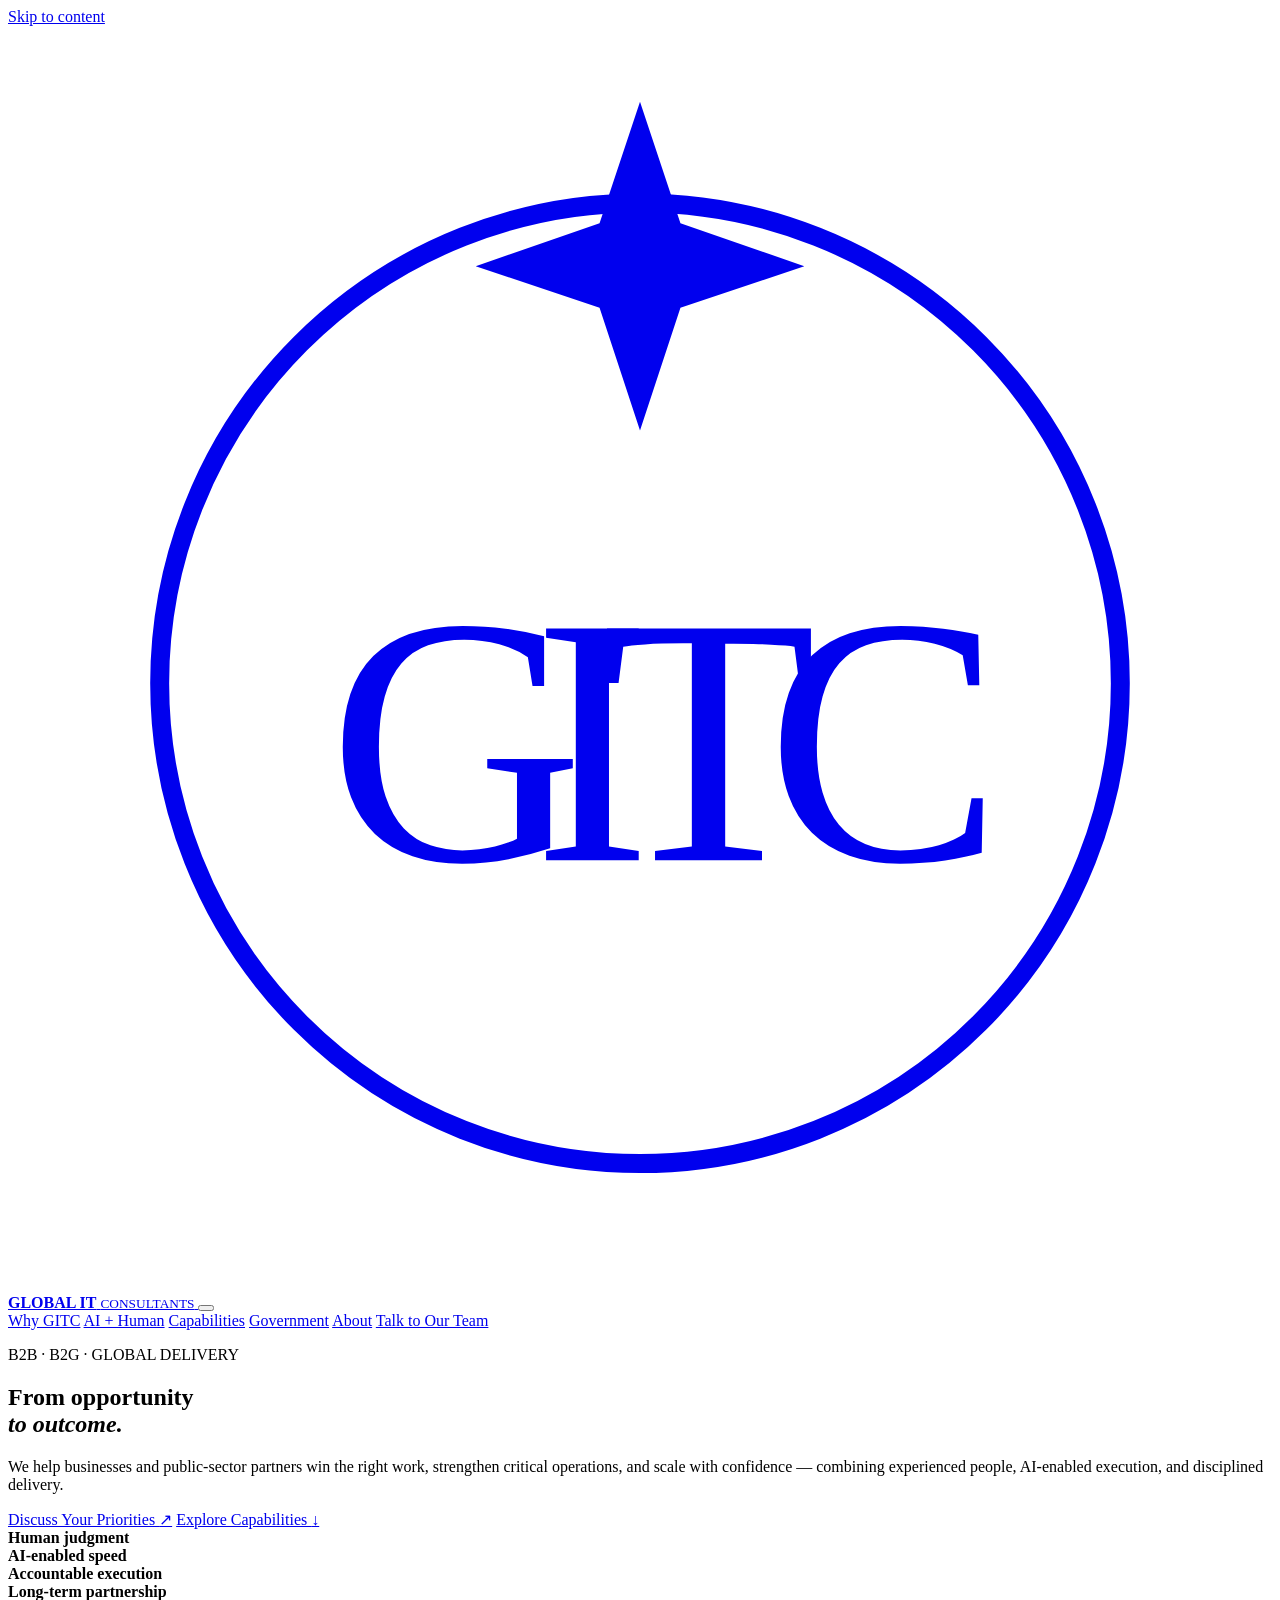
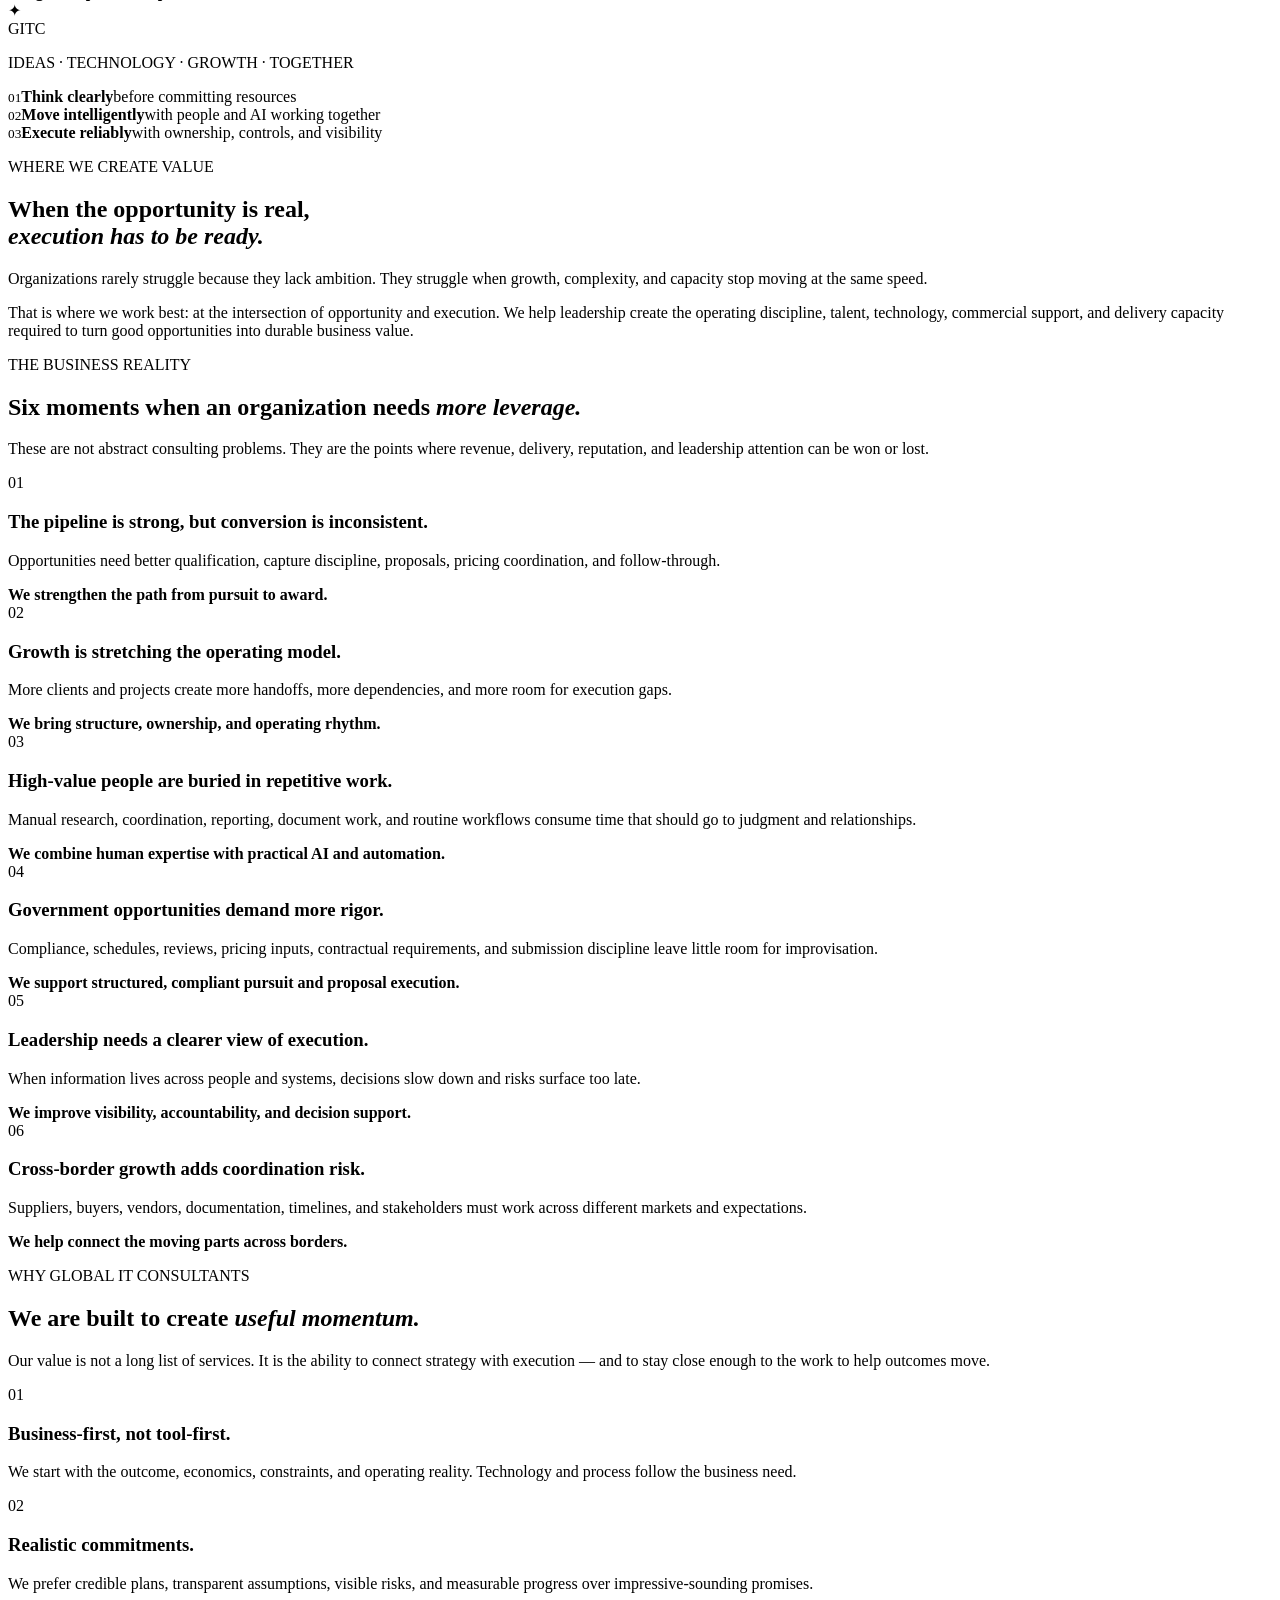
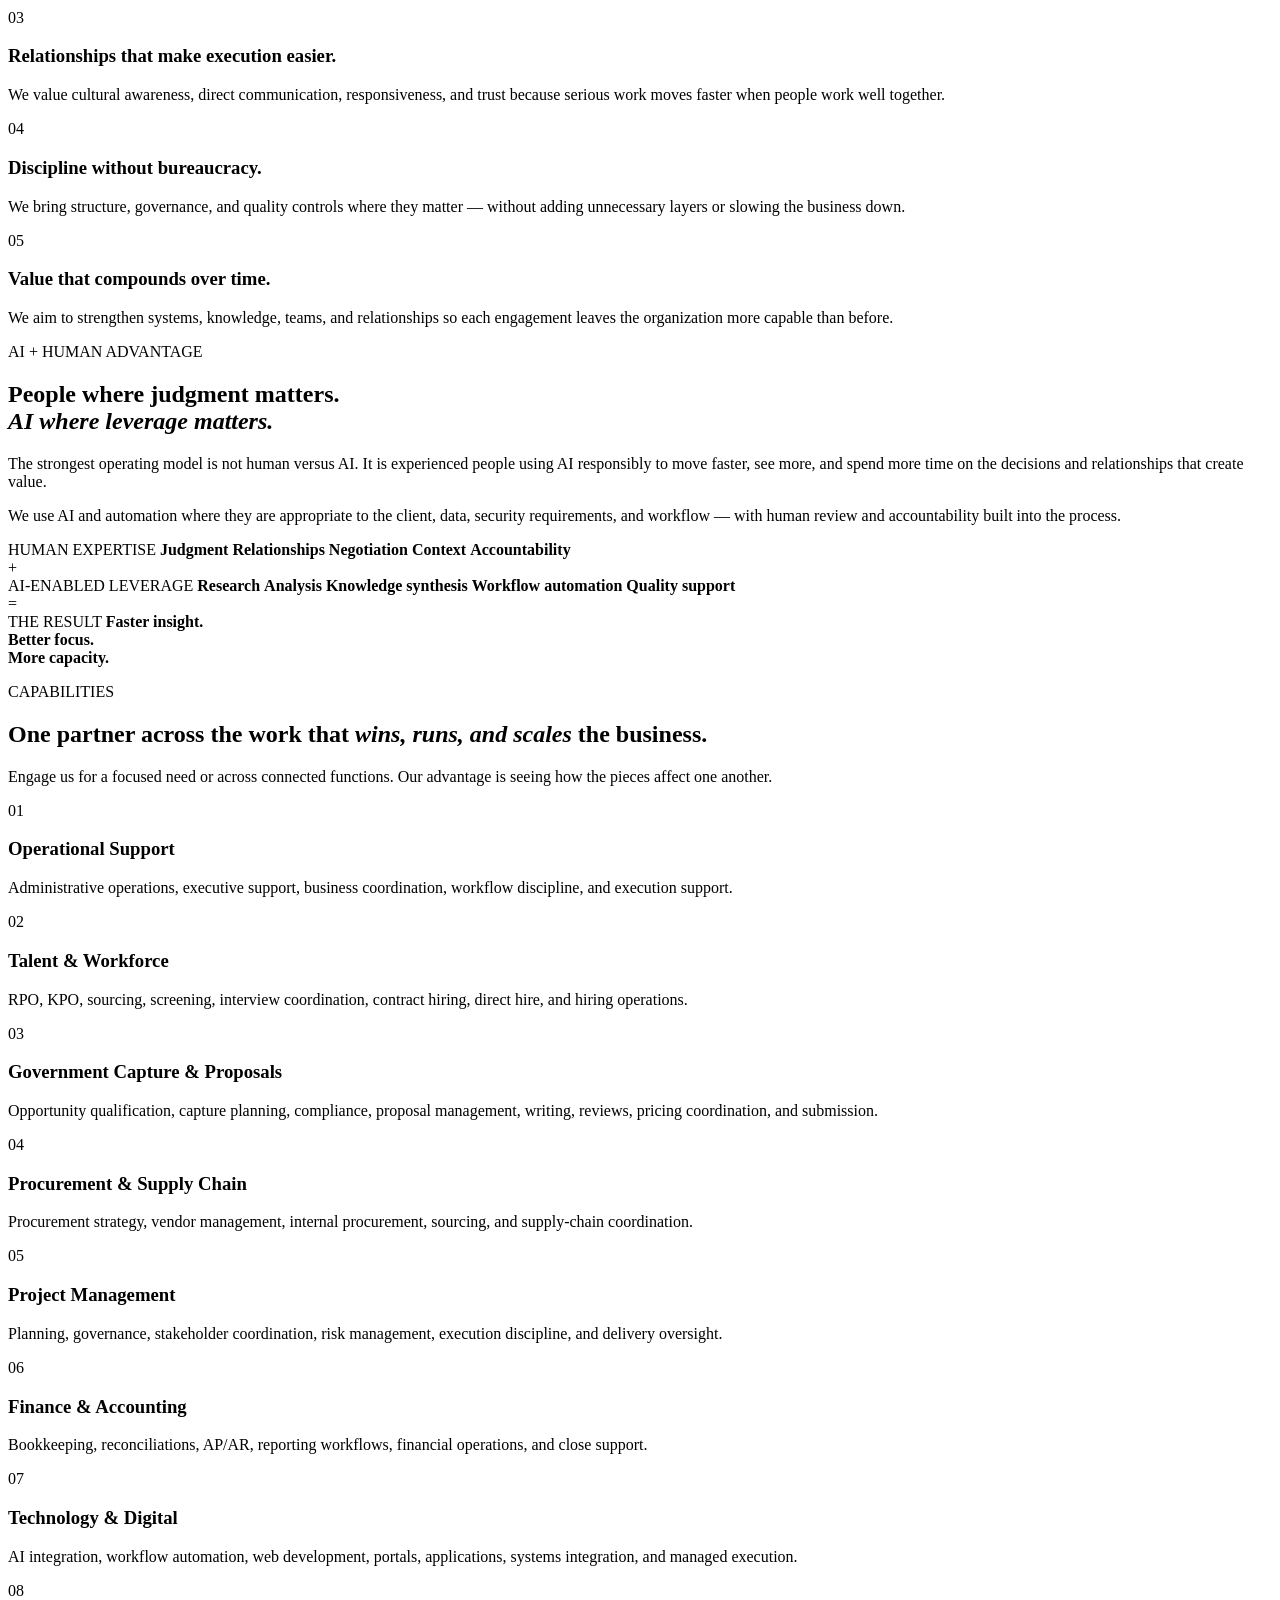
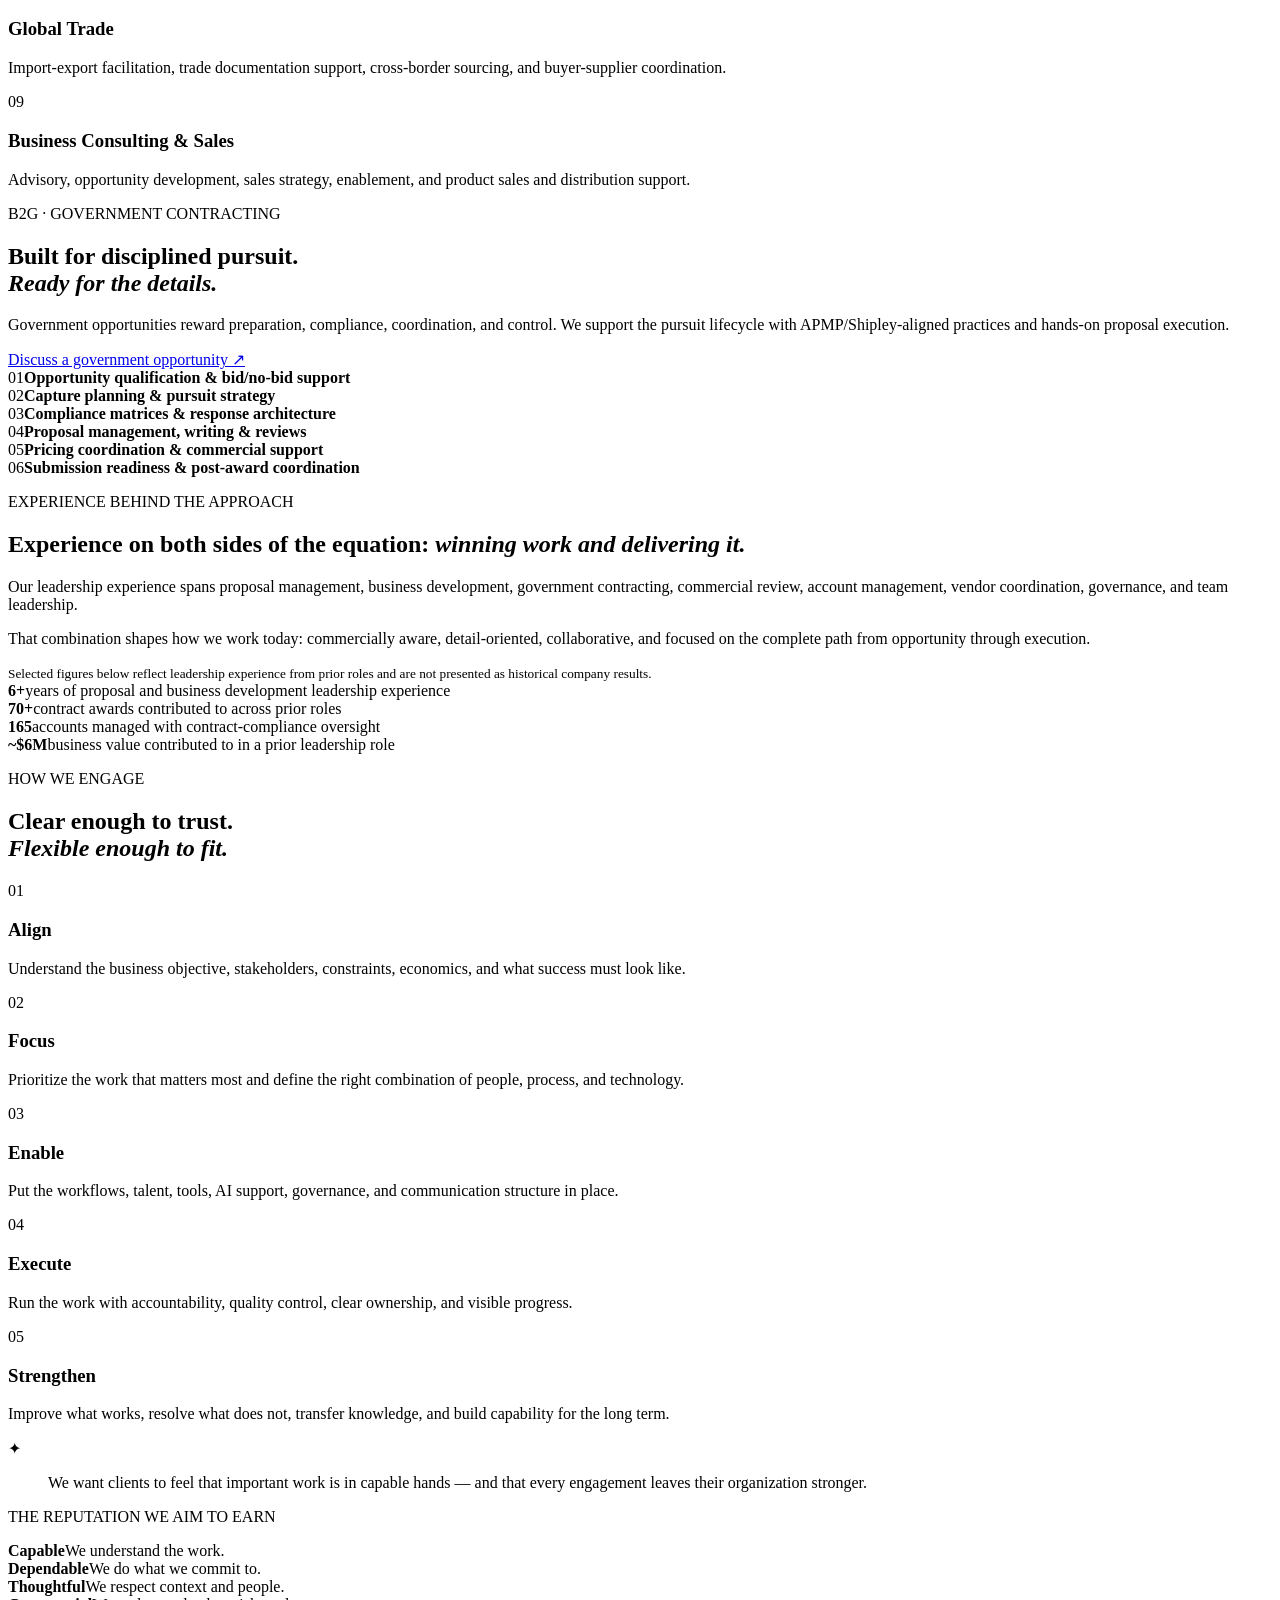
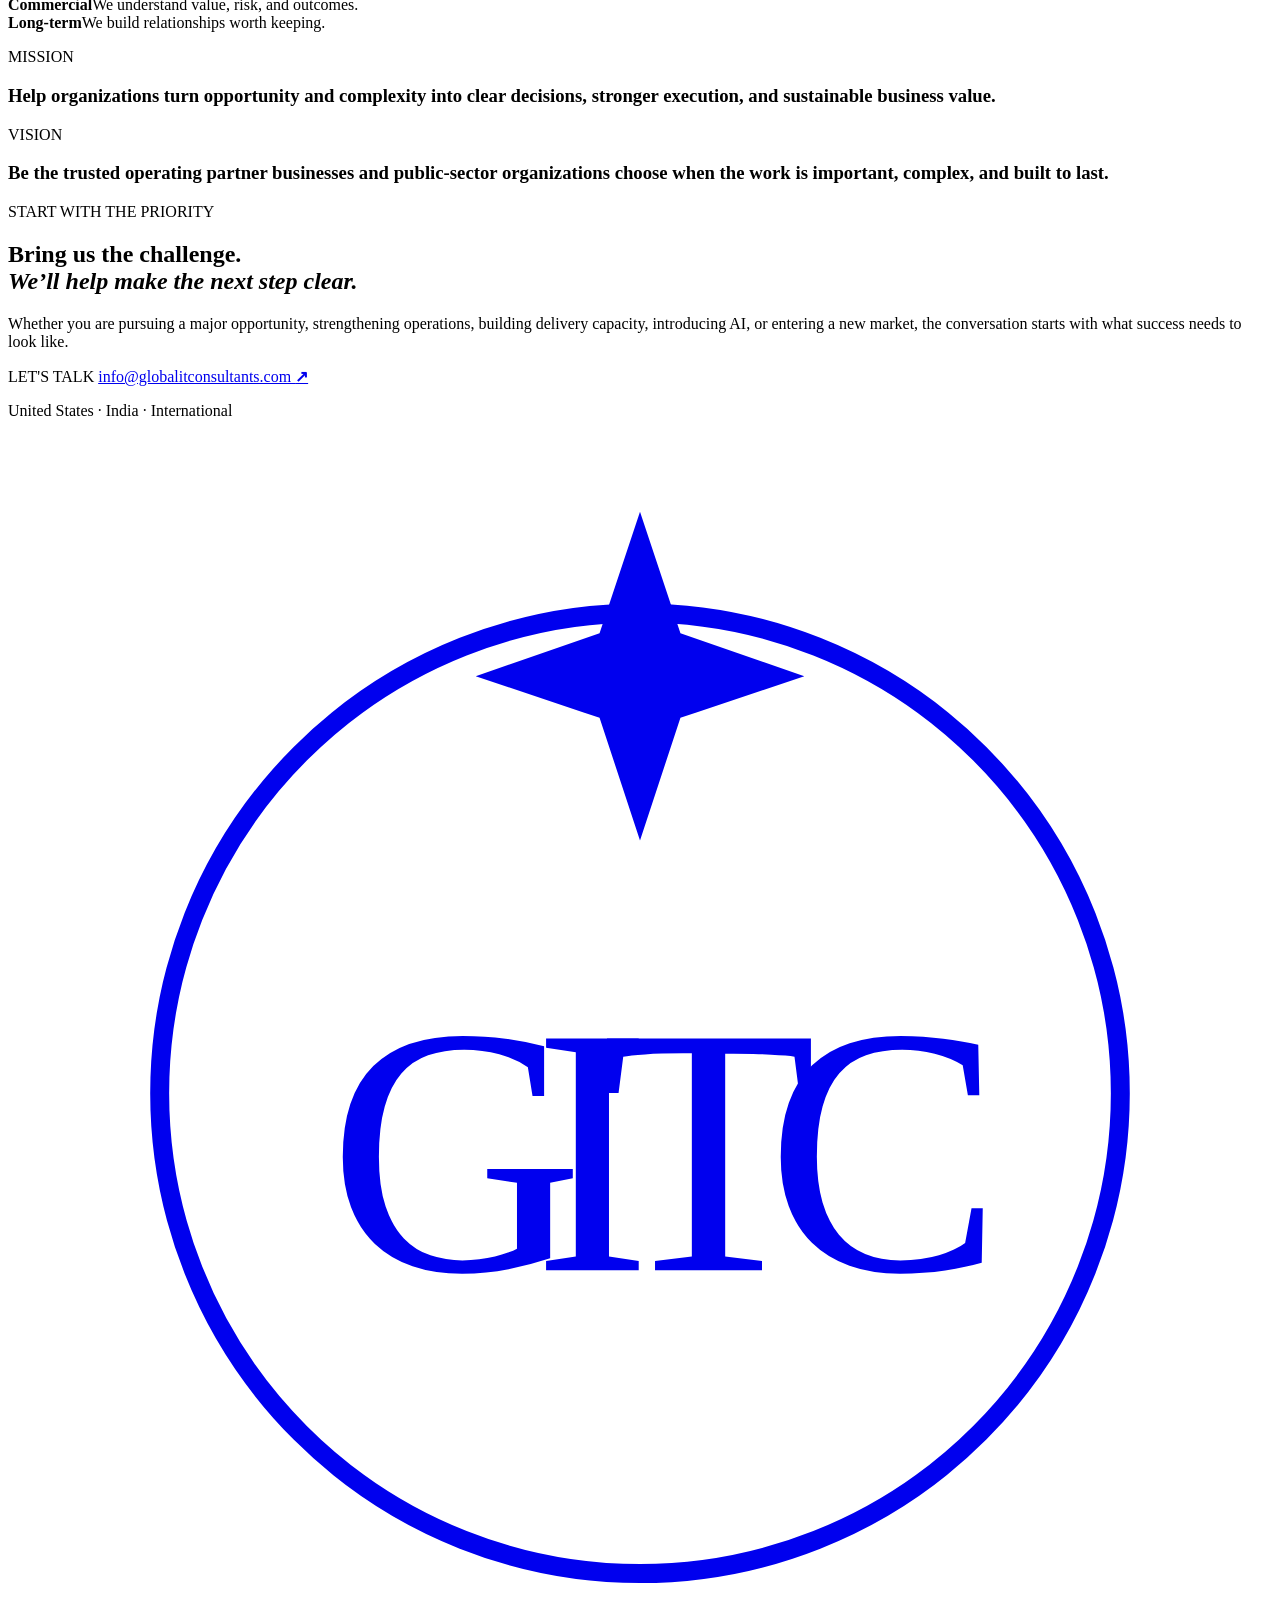
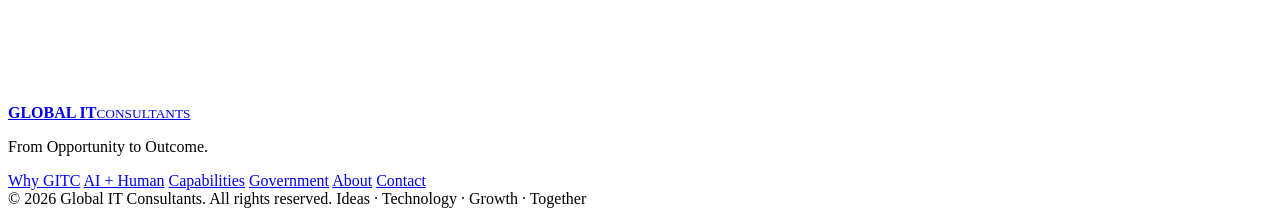
==== index.html @ b0d87eff "Publish Global IT Consultants website" ====
<!doctype html>
<html lang="en">
<head>
  <meta charset="utf-8">
  <meta name="viewport" content="width=device-width, initial-scale=1">
  <title>Global IT Consultants | From Opportunity to Outcome</title>
  <meta name="description" content="Global IT Consultants helps businesses and public-sector partners win the right work, strengthen operations, modernize execution, and scale with confidence through human expertise and AI-enabled delivery.">
  <meta name="theme-color" content="#082821">
  <meta property="og:title" content="Global IT Consultants">
  <meta property="og:description" content="Human judgment. AI-enabled speed. Disciplined execution.">
  <meta property="og:type" content="website">
  <meta property="og:url" content="https://www.globalitconsultants.com/">
  <link rel="icon" href="favicon.svg" type="image/svg+xml">
  <link rel="preconnect" href="https://fonts.googleapis.com">
  <link rel="preconnect" href="https://fonts.gstatic.com" crossorigin>
  <link href="https://fonts.googleapis.com/css2?family=Cormorant+Garamond:wght@500;600;700&family=Manrope:wght@400;500;600;700&display=swap" rel="stylesheet">
  <link rel="stylesheet" href="styles.css">
  <script type="application/ld+json">
  {
    "@context": "https://schema.org",
    "@type": "Organization",
    "name": "Global IT Consultants",
    "url": "https://www.globalitconsultants.com/",
    "email": "info@globalitconsultants.com",
    "slogan": "From Opportunity to Outcome",
    "areaServed": ["United States", "India", "International"]
  }
  </script>
</head>
<body>
<a class="skip-link" href="#main">Skip to content</a>

<header class="site-header" id="top">
  <div class="container nav-wrap">
    <a class="brand" href="#top" aria-label="Global IT Consultants home">
      <span class="brand-symbol" aria-hidden="true">
        <svg viewBox="0 0 100 100">
          <circle cx="50" cy="52" r="38" fill="none" stroke="currentColor" stroke-width="1.5"/>
          <path d="M50 6 L53.2 15.6 L63 19 L53.2 22.3 L50 32 L46.8 22.3 L37 19 L46.8 15.6 Z" fill="currentColor"/>
          <text x="50" y="66" text-anchor="middle" font-family="Georgia,serif" font-size="28" letter-spacing="-4" fill="currentColor">GITC</text>
        </svg>
      </span>
      <span class="brand-type">
        <strong>GLOBAL IT</strong>
        <small>CONSULTANTS</small>
      </span>
    </a>

    <button class="menu-toggle" aria-expanded="false" aria-controls="nav-links" aria-label="Toggle navigation">
      <span></span><span></span>
    </button>

    <nav class="nav-links" id="nav-links" aria-label="Primary">
      <a href="#value">Why GITC</a>
      <a href="#ai">AI + Human</a>
      <a href="#capabilities">Capabilities</a>
      <a href="#government">Government</a>
      <a href="#about">About</a>
      <a class="nav-button" href="#contact">Talk to Our Team</a>
    </nav>
  </div>
</header>

<main id="main">
  <section class="hero">
    <div class="hero-gridlines"></div>
    <div class="hero-glow"></div>
    <div class="container hero-grid">
      <div class="hero-copy reveal">
        <p class="eyebrow"><span></span> B2B · B2G · GLOBAL DELIVERY</p>
        <h1>From opportunity<br><em>to outcome.</em></h1>
        <p class="hero-lead">We help businesses and public-sector partners win the right work, strengthen critical operations, and scale with confidence — combining experienced people, AI-enabled execution, and disciplined delivery.</p>
        <div class="hero-actions">
          <a class="button button-gold" href="#contact">Discuss Your Priorities <span>↗</span></a>
          <a class="quiet-link" href="#capabilities">Explore Capabilities <span>↓</span></a>
        </div>
        <div class="hero-proof">
          <div><span class="dot"></span><strong>Human judgment</strong></div>
          <div><span class="dot"></span><strong>AI-enabled speed</strong></div>
          <div><span class="dot"></span><strong>Accountable execution</strong></div>
          <div><span class="dot"></span><strong>Long-term partnership</strong></div>
        </div>
      </div>

      <div class="hero-visual reveal" aria-label="Global IT Consultants brand emblem">
        <div class="constellation">
          <i></i><i></i><i></i><i></i><i></i><i></i><i></i><i></i><i></i>
        </div>
        <div class="orbit orbit-outer"></div>
        <div class="orbit orbit-inner"></div>
        <div class="north-star">✦</div>
        <div class="monogram" aria-hidden="true">G<span>IT</span>C</div>
        <div class="emblem-line"></div>
        <p>IDEAS · TECHNOLOGY · GROWTH · TOGETHER</p>
      </div>
    </div>
  </section>

  <section class="confidence-strip">
    <div class="container confidence-grid">
      <div><small>01</small><strong>Think clearly</strong><span>before committing resources</span></div>
      <div><small>02</small><strong>Move intelligently</strong><span>with people and AI working together</span></div>
      <div><small>03</small><strong>Execute reliably</strong><span>with ownership, controls, and visibility</span></div>
    </div>
  </section>

  <section class="section opportunity">
    <div class="container opportunity-grid">
      <div class="opportunity-title reveal">
        <p class="section-label">WHERE WE CREATE VALUE</p>
        <h2>When the opportunity is real,<br><em>execution has to be ready.</em></h2>
      </div>
      <div class="opportunity-copy reveal">
        <p class="lead">Organizations rarely struggle because they lack ambition. They struggle when growth, complexity, and capacity stop moving at the same speed.</p>
        <p>That is where we work best: at the intersection of opportunity and execution. We help leadership create the operating discipline, talent, technology, commercial support, and delivery capacity required to turn good opportunities into durable business value.</p>
      </div>
    </div>
  </section>

  <section class="section painpoints">
    <div class="container">
      <div class="section-head reveal">
        <div>
          <p class="section-label">THE BUSINESS REALITY</p>
          <h2>Six moments when an organization needs <em>more leverage.</em></h2>
        </div>
        <p>These are not abstract consulting problems. They are the points where revenue, delivery, reputation, and leadership attention can be won or lost.</p>
      </div>

      <div class="pain-grid">
        <article class="pain-card reveal">
          <span>01</span>
          <h3>The pipeline is strong, but conversion is inconsistent.</h3>
          <p>Opportunities need better qualification, capture discipline, proposals, pricing coordination, and follow-through.</p>
          <b>We strengthen the path from pursuit to award.</b>
        </article>
        <article class="pain-card reveal">
          <span>02</span>
          <h3>Growth is stretching the operating model.</h3>
          <p>More clients and projects create more handoffs, more dependencies, and more room for execution gaps.</p>
          <b>We bring structure, ownership, and operating rhythm.</b>
        </article>
        <article class="pain-card reveal">
          <span>03</span>
          <h3>High-value people are buried in repetitive work.</h3>
          <p>Manual research, coordination, reporting, document work, and routine workflows consume time that should go to judgment and relationships.</p>
          <b>We combine human expertise with practical AI and automation.</b>
        </article>
        <article class="pain-card reveal">
          <span>04</span>
          <h3>Government opportunities demand more rigor.</h3>
          <p>Compliance, schedules, reviews, pricing inputs, contractual requirements, and submission discipline leave little room for improvisation.</p>
          <b>We support structured, compliant pursuit and proposal execution.</b>
        </article>
        <article class="pain-card reveal">
          <span>05</span>
          <h3>Leadership needs a clearer view of execution.</h3>
          <p>When information lives across people and systems, decisions slow down and risks surface too late.</p>
          <b>We improve visibility, accountability, and decision support.</b>
        </article>
        <article class="pain-card reveal">
          <span>06</span>
          <h3>Cross-border growth adds coordination risk.</h3>
          <p>Suppliers, buyers, vendors, documentation, timelines, and stakeholders must work across different markets and expectations.</p>
          <b>We help connect the moving parts across borders.</b>
        </article>
      </div>
    </div>
  </section>

  <section class="value section" id="value">
    <div class="container">
      <div class="value-intro reveal">
        <p class="section-label">WHY GLOBAL IT CONSULTANTS</p>
        <h2>We are built to create <em>useful momentum.</em></h2>
        <p>Our value is not a long list of services. It is the ability to connect strategy with execution — and to stay close enough to the work to help outcomes move.</p>
      </div>

      <div class="value-lines">
        <article class="value-line reveal">
          <span class="value-no">01</span>
          <h3>Business-first, not tool-first.</h3>
          <p>We start with the outcome, economics, constraints, and operating reality. Technology and process follow the business need.</p>
        </article>
        <article class="value-line reveal">
          <span class="value-no">02</span>
          <h3>Realistic commitments.</h3>
          <p>We prefer credible plans, transparent assumptions, visible risks, and measurable progress over impressive-sounding promises.</p>
        </article>
        <article class="value-line reveal">
          <span class="value-no">03</span>
          <h3>Relationships that make execution easier.</h3>
          <p>We value cultural awareness, direct communication, responsiveness, and trust because serious work moves faster when people work well together.</p>
        </article>
        <article class="value-line reveal">
          <span class="value-no">04</span>
          <h3>Discipline without bureaucracy.</h3>
          <p>We bring structure, governance, and quality controls where they matter — without adding unnecessary layers or slowing the business down.</p>
        </article>
        <article class="value-line reveal">
          <span class="value-no">05</span>
          <h3>Value that compounds over time.</h3>
          <p>We aim to strengthen systems, knowledge, teams, and relationships so each engagement leaves the organization more capable than before.</p>
        </article>
      </div>
    </div>
  </section>

  <section class="ai-section" id="ai">
    <div class="ai-orbit"></div>
    <div class="container ai-grid">
      <div class="ai-copy reveal">
        <p class="section-label light">AI + HUMAN ADVANTAGE</p>
        <h2>People where judgment matters.<br><em>AI where leverage matters.</em></h2>
        <p class="lead">The strongest operating model is not human versus AI. It is experienced people using AI responsibly to move faster, see more, and spend more time on the decisions and relationships that create value.</p>
        <p>We use AI and automation where they are appropriate to the client, data, security requirements, and workflow — with human review and accountability built into the process.</p>
      </div>
      <div class="ai-panel reveal">
        <div class="ai-column">
          <span>HUMAN EXPERTISE</span>
          <strong>Judgment</strong>
          <strong>Relationships</strong>
          <strong>Negotiation</strong>
          <strong>Context</strong>
          <strong>Accountability</strong>
        </div>
        <div class="plus">+</div>
        <div class="ai-column">
          <span>AI-ENABLED LEVERAGE</span>
          <strong>Research</strong>
          <strong>Analysis</strong>
          <strong>Knowledge synthesis</strong>
          <strong>Workflow automation</strong>
          <strong>Quality support</strong>
        </div>
        <div class="equals">=</div>
        <div class="ai-result">
          <span>THE RESULT</span>
          <strong>Faster insight.<br>Better focus.<br>More capacity.</strong>
        </div>
      </div>
    </div>
  </section>

  <section class="section capabilities" id="capabilities">
    <div class="container">
      <div class="section-head reveal">
        <div>
          <p class="section-label">CAPABILITIES</p>
          <h2>One partner across the work that <em>wins, runs, and scales</em> the business.</h2>
        </div>
        <p>Engage us for a focused need or across connected functions. Our advantage is seeing how the pieces affect one another.</p>
      </div>

      <div class="capability-grid">
        <article class="capability-card reveal"><span>01</span><h3>Operational Support</h3><p>Administrative operations, executive support, business coordination, workflow discipline, and execution support.</p></article>
        <article class="capability-card reveal"><span>02</span><h3>Talent & Workforce</h3><p>RPO, KPO, sourcing, screening, interview coordination, contract hiring, direct hire, and hiring operations.</p></article>
        <article class="capability-card reveal"><span>03</span><h3>Government Capture & Proposals</h3><p>Opportunity qualification, capture planning, compliance, proposal management, writing, reviews, pricing coordination, and submission.</p></article>
        <article class="capability-card reveal"><span>04</span><h3>Procurement & Supply Chain</h3><p>Procurement strategy, vendor management, internal procurement, sourcing, and supply-chain coordination.</p></article>
        <article class="capability-card reveal"><span>05</span><h3>Project Management</h3><p>Planning, governance, stakeholder coordination, risk management, execution discipline, and delivery oversight.</p></article>
        <article class="capability-card reveal"><span>06</span><h3>Finance & Accounting</h3><p>Bookkeeping, reconciliations, AP/AR, reporting workflows, financial operations, and close support.</p></article>
        <article class="capability-card reveal"><span>07</span><h3>Technology & Digital</h3><p>AI integration, workflow automation, web development, portals, applications, systems integration, and managed execution.</p></article>
        <article class="capability-card reveal"><span>08</span><h3>Global Trade</h3><p>Import-export facilitation, trade documentation support, cross-border sourcing, and buyer-supplier coordination.</p></article>
        <article class="capability-card reveal"><span>09</span><h3>Business Consulting & Sales</h3><p>Advisory, opportunity development, sales strategy, enablement, and product sales and distribution support.</p></article>
      </div>
    </div>
  </section>

  <section class="government" id="government">
    <div class="container government-grid">
      <div class="government-copy reveal">
        <p class="section-label light">B2G · GOVERNMENT CONTRACTING</p>
        <h2>Built for disciplined pursuit.<br><em>Ready for the details.</em></h2>
        <p>Government opportunities reward preparation, compliance, coordination, and control. We support the pursuit lifecycle with APMP/Shipley-aligned practices and hands-on proposal execution.</p>
        <a href="#contact" class="text-cta">Discuss a government opportunity <span>↗</span></a>
      </div>
      <div class="government-list reveal">
        <div><span>01</span><strong>Opportunity qualification & bid/no-bid support</strong></div>
        <div><span>02</span><strong>Capture planning & pursuit strategy</strong></div>
        <div><span>03</span><strong>Compliance matrices & response architecture</strong></div>
        <div><span>04</span><strong>Proposal management, writing & reviews</strong></div>
        <div><span>05</span><strong>Pricing coordination & commercial support</strong></div>
        <div><span>06</span><strong>Submission readiness & post-award coordination</strong></div>
      </div>
    </div>
  </section>

  <section class="section experience" id="about">
    <div class="container experience-grid">
      <div class="experience-copy reveal">
        <p class="section-label">EXPERIENCE BEHIND THE APPROACH</p>
        <h2>Experience on both sides of the equation: <em>winning work and delivering it.</em></h2>
        <p>Our leadership experience spans proposal management, business development, government contracting, commercial review, account management, vendor coordination, governance, and team leadership.</p>
        <p>That combination shapes how we work today: commercially aware, detail-oriented, collaborative, and focused on the complete path from opportunity through execution.</p>
        <small>Selected figures below reflect leadership experience from prior roles and are not presented as historical company results.</small>
      </div>
      <div class="metrics reveal">
        <div><strong>6+</strong><span>years of proposal and business development leadership experience</span></div>
        <div><strong>70+</strong><span>contract awards contributed to across prior roles</span></div>
        <div><strong>165</strong><span>accounts managed with contract-compliance oversight</span></div>
        <div><strong>~$6M</strong><span>business value contributed to in a prior leadership role</span></div>
      </div>
    </div>
  </section>

  <section class="section model">
    <div class="container">
      <div class="model-head reveal">
        <p class="section-label">HOW WE ENGAGE</p>
        <h2>Clear enough to trust.<br><em>Flexible enough to fit.</em></h2>
      </div>
      <div class="model-steps">
        <article class="model-step reveal"><span>01</span><h3>Align</h3><p>Understand the business objective, stakeholders, constraints, economics, and what success must look like.</p></article>
        <article class="model-step reveal"><span>02</span><h3>Focus</h3><p>Prioritize the work that matters most and define the right combination of people, process, and technology.</p></article>
        <article class="model-step reveal"><span>03</span><h3>Enable</h3><p>Put the workflows, talent, tools, AI support, governance, and communication structure in place.</p></article>
        <article class="model-step reveal"><span>04</span><h3>Execute</h3><p>Run the work with accountability, quality control, clear ownership, and visible progress.</p></article>
        <article class="model-step reveal"><span>05</span><h3>Strengthen</h3><p>Improve what works, resolve what does not, transfer knowledge, and build capability for the long term.</p></article>
      </div>
    </div>
  </section>

  <section class="reputation">
    <div class="container reputation-grid">
      <div class="reputation-quote reveal">
        <span class="mini-star">✦</span>
        <blockquote>We want clients to feel that important work is in capable hands — and that every engagement leaves their organization stronger.</blockquote>
      </div>
      <div class="reputation-values reveal">
        <p class="section-label">THE REPUTATION WE AIM TO EARN</p>
        <div><strong>Capable</strong><span>We understand the work.</span></div>
        <div><strong>Dependable</strong><span>We do what we commit to.</span></div>
        <div><strong>Thoughtful</strong><span>We respect context and people.</span></div>
        <div><strong>Commercial</strong><span>We understand value, risk, and outcomes.</span></div>
        <div><strong>Long-term</strong><span>We build relationships worth keeping.</span></div>
      </div>
    </div>
  </section>

  <section class="purpose section">
    <div class="container purpose-grid">
      <article class="purpose-card reveal">
        <p class="section-label">MISSION</p>
        <h3>Help organizations turn opportunity and complexity into clear decisions, stronger execution, and sustainable business value.</h3>
      </article>
      <article class="purpose-card reveal">
        <p class="section-label">VISION</p>
        <h3>Be the trusted operating partner businesses and public-sector organizations choose when the work is important, complex, and built to last.</h3>
      </article>
    </div>
  </section>

  <section class="contact" id="contact">
    <div class="contact-orbit"></div>
    <div class="container contact-grid reveal">
      <div>
        <p class="section-label dark-label">START WITH THE PRIORITY</p>
        <h2>Bring us the challenge.<br><em>We’ll help make the next step clear.</em></h2>
        <p>Whether you are pursuing a major opportunity, strengthening operations, building delivery capacity, introducing AI, or entering a new market, the conversation starts with what success needs to look like.</p>
      </div>
      <div class="contact-card">
        <span>LET'S TALK</span>
        <a href="mailto:info@globalitconsultants.com?subject=Business%20Enquiry%20-%20Global%20IT%20Consultants">info@globalitconsultants.com <b>↗</b></a>
        <p>United States · India · International</p>
      </div>
    </div>
  </section>
</main>

<footer class="footer">
  <div class="container footer-main">
    <div>
      <a class="brand footer-brand" href="#top">
        <span class="brand-symbol" aria-hidden="true">
          <svg viewBox="0 0 100 100">
            <circle cx="50" cy="52" r="38" fill="none" stroke="currentColor" stroke-width="1.5"/>
            <path d="M50 6 L53.2 15.6 L63 19 L53.2 22.3 L50 32 L46.8 22.3 L37 19 L46.8 15.6 Z" fill="currentColor"/>
            <text x="50" y="66" text-anchor="middle" font-family="Georgia,serif" font-size="28" letter-spacing="-4" fill="currentColor">GITC</text>
          </svg>
        </span>
        <span class="brand-type"><strong>GLOBAL IT</strong><small>CONSULTANTS</small></span>
      </a>
      <p>From Opportunity to Outcome.</p>
    </div>
    <nav class="footer-links" aria-label="Footer">
      <a href="#value">Why GITC</a>
      <a href="#ai">AI + Human</a>
      <a href="#capabilities">Capabilities</a>
      <a href="#government">Government</a>
      <a href="#about">About</a>
      <a href="mailto:info@globalitconsultants.com">Contact</a>
    </nav>
  </div>
  <div class="container footer-bottom">
    <span>© 2026 Global IT Consultants. All rights reserved.</span>
    <span>Ideas · Technology · Growth · Together</span>
  </div>
</footer>

<script src="script.js"></script>
</body>
</html>
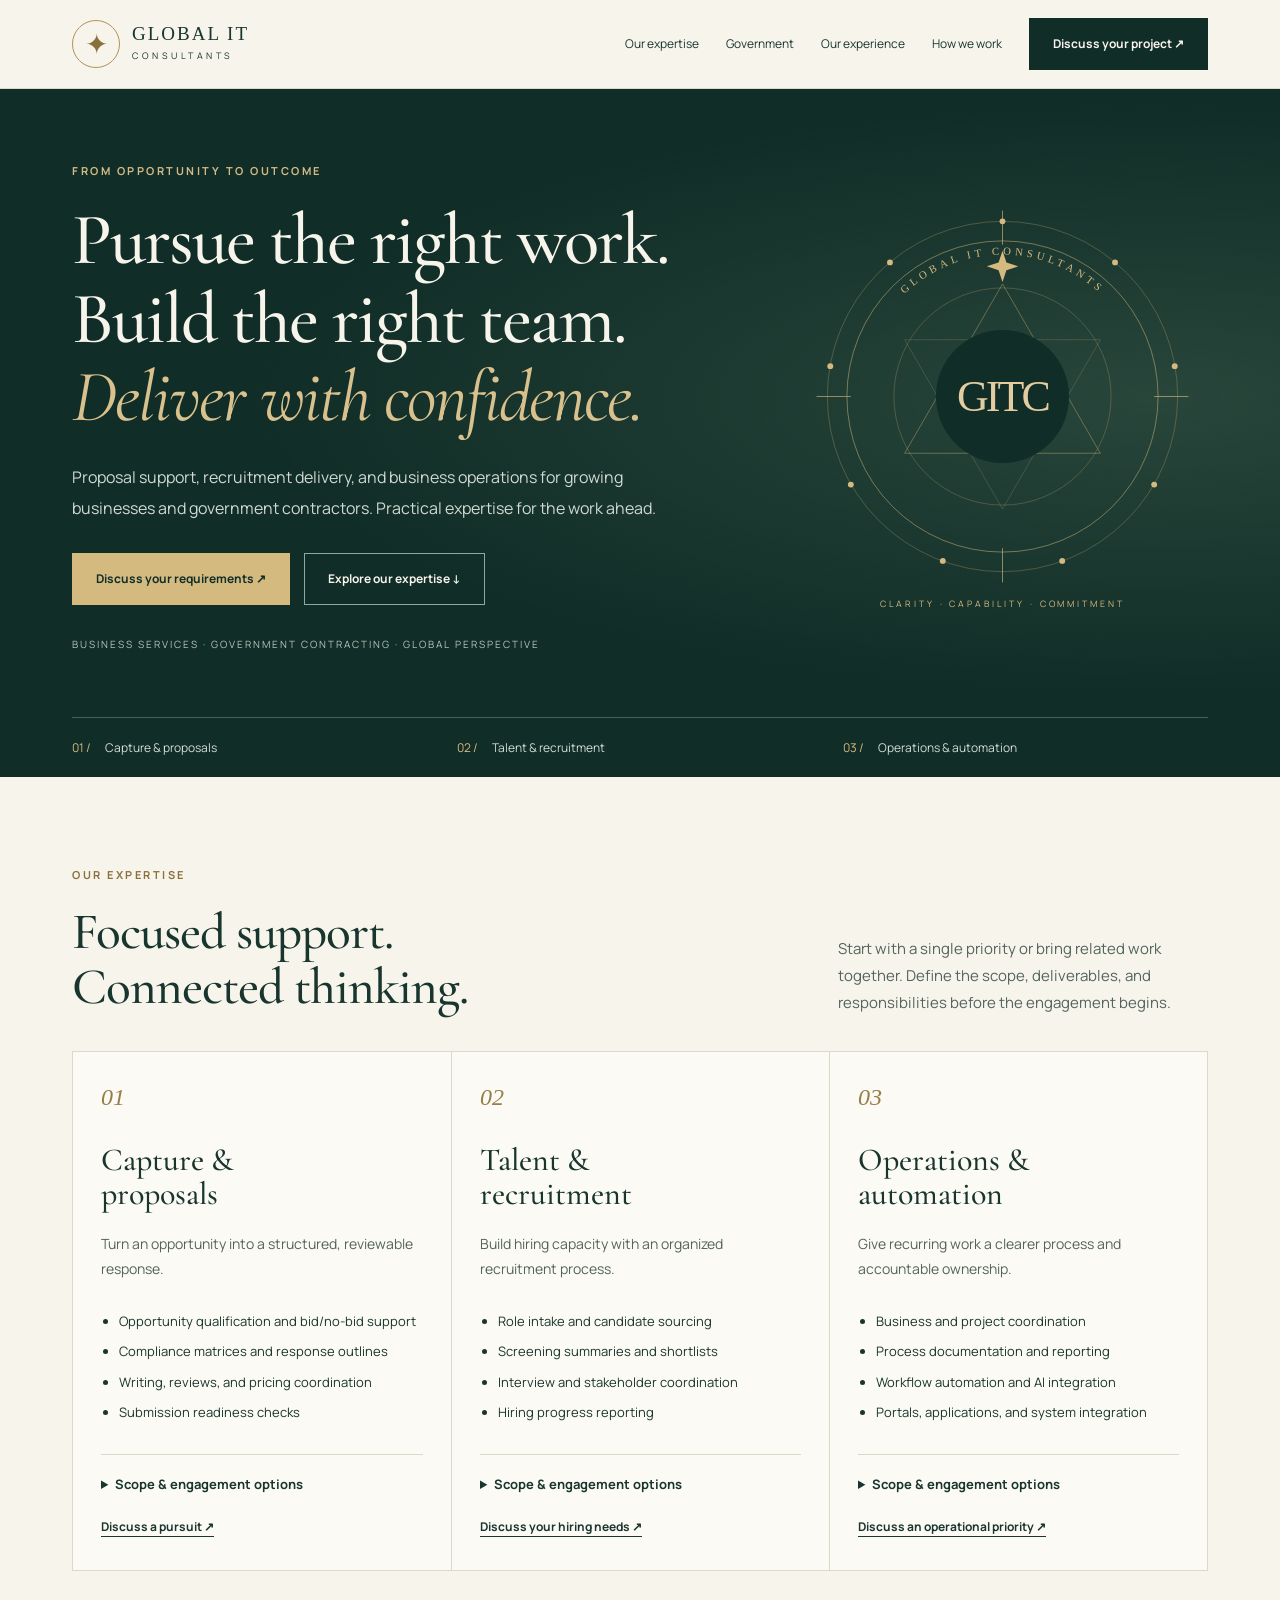
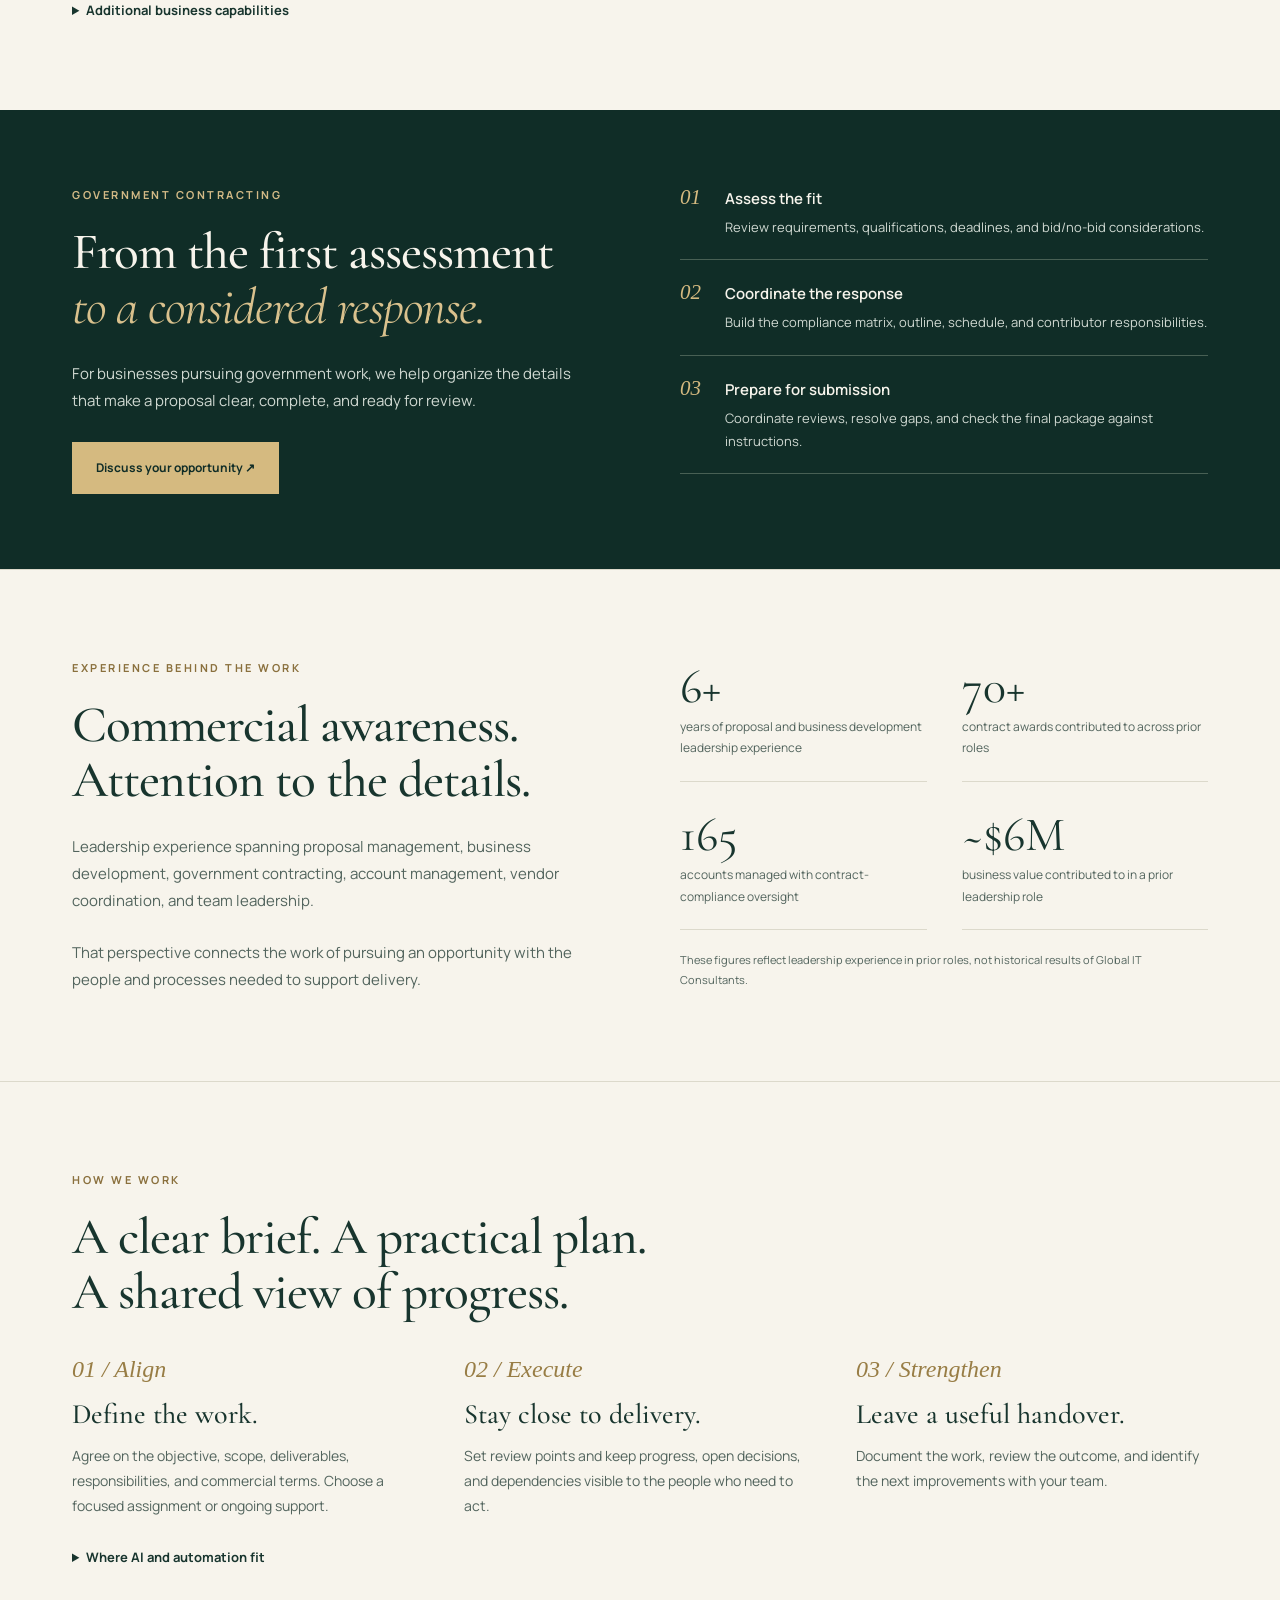
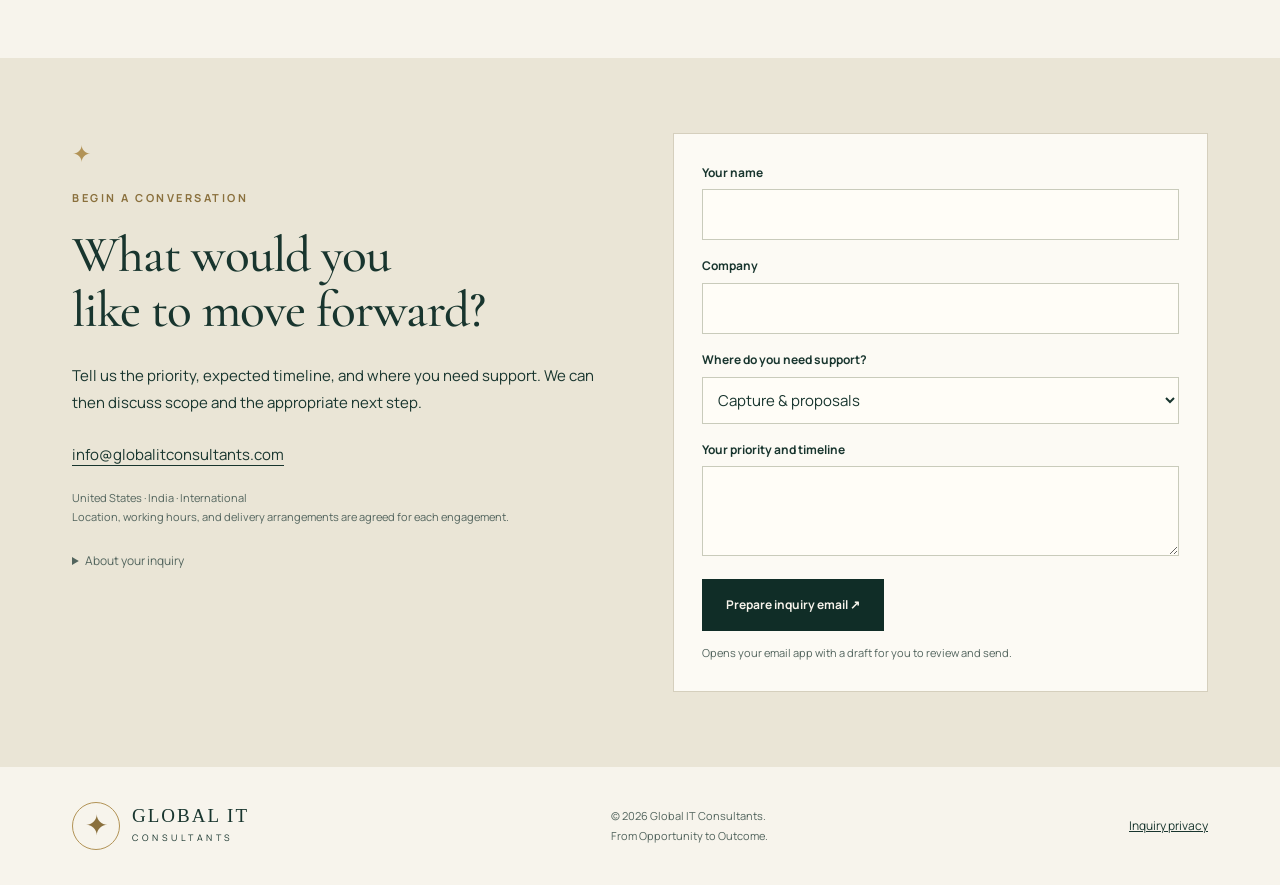
==== commit e48b4e1b: "Refine classic brand, clarify service offerings and improve inquiry flow" ====
--- a/index.html
+++ b/index.html
@@ -1,401 +1,35 @@
 <!doctype html>
-<html lang="en">
-<head>
-  <meta charset="utf-8">
-  <meta name="viewport" content="width=device-width, initial-scale=1">
-  <title>Global IT Consultants | From Opportunity to Outcome</title>
-  <meta name="description" content="Global IT Consultants helps businesses and public-sector partners win the right work, strengthen operations, modernize execution, and scale with confidence through human expertise and AI-enabled delivery.">
-  <meta name="theme-color" content="#082821">
-  <meta property="og:title" content="Global IT Consultants">
-  <meta property="og:description" content="Human judgment. AI-enabled speed. Disciplined execution.">
-  <meta property="og:type" content="website">
-  <meta property="og:url" content="https://www.globalitconsultants.com/">
-  <link rel="icon" href="favicon.svg" type="image/svg+xml">
-  <link rel="preconnect" href="https://fonts.googleapis.com">
-  <link rel="preconnect" href="https://fonts.gstatic.com" crossorigin>
-  <link href="https://fonts.googleapis.com/css2?family=Cormorant+Garamond:wght@500;600;700&family=Manrope:wght@400;500;600;700&display=swap" rel="stylesheet">
-  <link rel="stylesheet" href="styles.css">
-  <script type="application/ld+json">
-  {
-    "@context": "https://schema.org",
-    "@type": "Organization",
-    "name": "Global IT Consultants",
-    "url": "https://www.globalitconsultants.com/",
-    "email": "info@globalitconsultants.com",
-    "slogan": "From Opportunity to Outcome",
-    "areaServed": ["United States", "India", "International"]
-  }
-  </script>
-</head>
-<body>
-<a class="skip-link" href="#main">Skip to content</a>
-
-<header class="site-header" id="top">
-  <div class="container nav-wrap">
-    <a class="brand" href="#top" aria-label="Global IT Consultants home">
-      <span class="brand-symbol" aria-hidden="true">
-        <svg viewBox="0 0 100 100">
-          <circle cx="50" cy="52" r="38" fill="none" stroke="currentColor" stroke-width="1.5"/>
-          <path d="M50 6 L53.2 15.6 L63 19 L53.2 22.3 L50 32 L46.8 22.3 L37 19 L46.8 15.6 Z" fill="currentColor"/>
-          <text x="50" y="66" text-anchor="middle" font-family="Georgia,serif" font-size="28" letter-spacing="-4" fill="currentColor">GITC</text>
-        </svg>
-      </span>
-      <span class="brand-type">
-        <strong>GLOBAL IT</strong>
-        <small>CONSULTANTS</small>
-      </span>
-    </a>
-
-    <button class="menu-toggle" aria-expanded="false" aria-controls="nav-links" aria-label="Toggle navigation">
-      <span></span><span></span>
-    </button>
-
-    <nav class="nav-links" id="nav-links" aria-label="Primary">
-      <a href="#value">Why GITC</a>
-      <a href="#ai">AI + Human</a>
-      <a href="#capabilities">Capabilities</a>
-      <a href="#government">Government</a>
-      <a href="#about">About</a>
-      <a class="nav-button" href="#contact">Talk to Our Team</a>
-    </nav>
-  </div>
-</header>
-
+<html lang="en"><head><meta charset="utf-8"><meta name="viewport" content="width=device-width,initial-scale=1">
+<title>Global IT Consultants | Proposals, Talent & Operations</title>
+<meta name="description" content="Practical support for growing businesses and government contractors. Capture and proposals, recruitment delivery, business operations and workflow automation.">
+<meta name="theme-color" content="#102d27"><meta property="og:title" content="Global IT Consultants | From Opportunity to Outcome"><meta property="og:description" content="Pursue the right work. Build the right team. Deliver with confidence."><meta property="og:type" content="website"><meta property="og:url" content="https://www.globalitconsultants.com/"><link rel="canonical" href="https://www.globalitconsultants.com/"><link rel="icon" href="favicon.svg" type="image/svg+xml">
+<link rel="preconnect" href="https://fonts.googleapis.com"><link rel="preconnect" href="https://fonts.gstatic.com" crossorigin><link href="https://fonts.googleapis.com/css2?family=Cormorant+Garamond:wght@400;500;600&family=Manrope:wght@400;500;600;700&display=swap" rel="stylesheet">
+<style>
+:root{--green:#102d27;--ink:#18352e;--ivory:#f7f4ec;--gold:#b29356;--muted:#52645d;--line:#dcd9cb}*{box-sizing:border-box}html{scroll-behavior:smooth;scroll-padding-top:95px}body{margin:0;background:var(--ivory);color:var(--ink);font:15px/1.8 Manrope,Arial,sans-serif}a{color:inherit}button,input,select,textarea{font:inherit}a,button,input,select,textarea,summary{touch-action:manipulation}a:focus-visible,button:focus-visible,summary:focus-visible,input:focus-visible,select:focus-visible,textarea:focus-visible{outline:3px solid #bc8832;outline-offset:5px}h1,h2,h3,p{margin:0}h1,h2,h3{font-family:"Cormorant Garamond",Georgia,serif;font-weight:500;line-height:1.08}h1{font-size:clamp(48px,5.7vw,82px);letter-spacing:-2px}h2{font-size:clamp(37px,4vw,56px);letter-spacing:-1px}h3{font-size:32px}em{font-weight:400;color:#d9c18d}p+p{margin-top:16px}.wrap{max-width:1200px;margin:auto;padding:0 32px}.eyebrow{text-transform:uppercase;font-size:11px;font-weight:700;letter-spacing:2.5px;color:#8a703d;margin-bottom:20px}.dark .eyebrow{color:#d3ba86}.skip{position:absolute;left:20px;top:-90px;background:white;padding:12px;z-index:10}.skip:focus{top:10px}header{background:var(--ivory);border-bottom:1px solid var(--line);position:sticky;top:0;z-index:5}.nav{min-height:88px;display:flex;align-items:center;justify-content:space-between;gap:24px}.brand{display:flex;align-items:center;text-decoration:none;gap:12px}.seal{font:28px Georgia;border:1px solid var(--gold);border-radius:50%;width:48px;height:48px;display:grid;place-items:center;color:#8a703d}.brand strong{display:block;font:19px Georgia;letter-spacing:2px}.brand small{display:block;font-size:9px;letter-spacing:3.5px;margin-top:3px}.links{display:flex;align-items:center;gap:27px}.links a{font-size:12px;text-decoration:none}.links a:hover{text-decoration:underline;text-underline-offset:6px}.btn{display:inline-flex;align-items:center;justify-content:center;gap:20px;padding:14px 23px;background:var(--green);color:var(--ivory);text-decoration:none;border:1px solid var(--green);font-size:12px;font-weight:700;cursor:pointer}.btn.gold{background:#d5ba80;color:var(--green);border-color:#d5ba80}.btn.line{background:transparent;border-color:#8eaa9d;color:var(--ivory)}.menu{display:none}.dark{background:var(--green);color:var(--ivory)}.hero{overflow:hidden;background:radial-gradient(ellipse at 90% 45%,#29463b 0,transparent 55%),var(--green)}.hero-grid{display:grid;grid-template-columns:1.25fr .75fr;gap:40px;align-items:center;padding-top:72px;padding-bottom:64px}.hero p.lead{max-width:630px;font-size:16px;line-height:1.9;color:#d0d9d2;margin-top:25px}.actions{display:flex;gap:14px;flex-wrap:wrap;margin-top:30px}.hero-note{font-size:10px;letter-spacing:2px;margin-top:30px;color:#b8c5bc;text-transform:uppercase}.celestial{width:100%;max-width:420px;justify-self:end;color:#d5ba80}.hero-bottom{border-top:1px solid #466053;display:grid;grid-template-columns:repeat(3,1fr);padding:19px 0;gap:20px;font-size:12px;color:#d3ded6}.hero-bottom span{color:#d5ba80;margin-right:12px}section.light{padding:88px 0}.section-top{display:flex;align-items:end;justify-content:space-between;gap:50px;margin-bottom:35px}.section-top>p{max-width:370px;color:var(--muted)}.cards{display:grid;grid-template-columns:repeat(3,1fr);border:1px solid var(--line)}.card{padding:32px 28px;background:#fcfaf4;display:flex;flex-direction:column}.card+.card{border-left:1px solid var(--line)}.number{font:italic 24px Georgia;color:#987d45;margin-bottom:32px}.card h3{margin-bottom:19px;min-height:68px}.card p{color:var(--muted);font-size:14px}.card ul{padding-left:18px;font-size:13px;margin:22px 0}.card li{margin:7px 0}.card details{margin-top:auto;border-top:1px solid var(--line);padding-top:18px;font-size:13px}.card summary{cursor:pointer;font-weight:700}.card details p{font-size:13px;margin:15px 0}.textlink{font-size:12px;font-weight:700;text-underline-offset:5px;display:inline-block;margin-top:20px}.support{padding-top:28px;color:var(--muted);font-size:13px}.support summary{cursor:pointer;color:var(--ink);font-weight:700}.support p{max-width:850px;margin-top:14px}.split{display:grid;grid-template-columns:1fr 1fr;gap:80px;align-items:start}.feature{padding:75px 0}.feature p{color:#d0d9d2}.feature h2{margin-bottom:25px}.steps{counter-reset:step}.step{padding:20px 0;border-bottom:1px solid #486054;display:grid;grid-template-columns:35px 1fr;gap:10px}.step:first-child{padding-top:0}.step span{color:#d5ba80;font:italic 21px Georgia}.step strong{font-weight:600}.step p{font-size:13px;margin-top:4px}.evidence{border-top:1px solid var(--line);border-bottom:1px solid var(--line)}.bio{margin-top:25px;color:var(--muted)}.metrics{display:grid;grid-template-columns:1fr 1fr;gap:24px 35px}.metric{padding-bottom:22px;border-bottom:1px solid var(--line)}.metric strong{font:48px "Cormorant Garamond",Georgia;color:var(--ink)}.metric p{font-size:12px;color:var(--muted)}.caption{font-size:11px;color:var(--muted);margin-top:20px}.engagements{display:grid;grid-template-columns:repeat(3,1fr);gap:40px;margin-top:35px}.engagements h3{font-size:28px;margin:14px 0}.engagements p{font-size:14px;color:var(--muted)}.contact{padding:75px 0;background:#eae5d6}.contact .split{gap:65px}.contact h2{margin-bottom:23px}.email{overflow-wrap:anywhere;text-underline-offset:5px}.form{background:#fcfaf4;border:1px solid #d5cfbd;padding:28px}.form label{font-size:12px;font-weight:700;display:block;margin-bottom:6px}.form input,.form select,.form textarea{width:100%;border:1px solid #c9cbbb;background:#fffdf7;padding:11px;color:var(--ink);margin-bottom:15px;border-radius:0}.form textarea{min-height:90px;resize:vertical}.form .caption{margin-top:12px}.privacy{margin-top:23px;font-size:12px;color:var(--muted)}footer{padding:35px 0}.foot{display:flex;justify-content:space-between;align-items:center;gap:20px}.foot p{font-size:11px;color:var(--muted)}.foot a{font-size:12px}.ornament{font-size:23px;color:var(--gold);margin-bottom:14px}
+@media(max-width:850px){.wrap{padding:0 22px}.menu{display:block;background:transparent;border:1px solid var(--line);padding:8px 12px;color:var(--ink)}.links{display:none;position:absolute;top:88px;left:0;right:0;background:var(--ivory);padding:24px;flex-direction:column;align-items:stretch;border-bottom:1px solid var(--line)}.links.open{display:flex}.hero-grid{grid-template-columns:1fr;padding-top:48px}.celestial{display:none}.hero-bottom{font-size:11px;gap:10px}.section-top,.split{display:block}.section-top>p{margin-top:22px}.cards{grid-template-columns:1fr}.card+.card{border-left:0;border-top:1px solid var(--line)}.card h3{min-height:0}.number{margin-bottom:20px}.metrics,.steps,.form{margin-top:35px}.engagements{grid-template-columns:1fr;gap:28px}section.light{padding:56px 0}.foot{flex-wrap:wrap}.hero-note{letter-spacing:1px}.hero-bottom span{display:block}.feature,.contact{padding:55px 0}}
+@media(prefers-reduced-motion:reduce){html{scroll-behavior:auto}}
+</style></head><body>
+<a class="skip" href="#main">Skip to content</a>
+<header><div class="wrap nav"><a class="brand" href="#top" aria-label="Global IT Consultants home"><span class="seal" aria-hidden="true">✦</span><span><strong>GLOBAL IT</strong><small>CONSULTANTS</small></span></a><button class="menu" aria-label="Toggle navigation" aria-expanded="false" aria-controls="navigation">Menu</button><nav class="links" id="navigation" aria-label="Primary"><a href="#capabilities">Our expertise</a><a href="#government">Government</a><a href="#about">Our experience</a><a href="#approach">How we work</a><a class="btn" href="#contact">Discuss your project ↗</a></nav></div></header>
 <main id="main">
-  <section class="hero">
-    <div class="hero-gridlines"></div>
-    <div class="hero-glow"></div>
-    <div class="container hero-grid">
-      <div class="hero-copy reveal">
-        <p class="eyebrow"><span></span> B2B · B2G · GLOBAL DELIVERY</p>
-        <h1>From opportunity<br><em>to outcome.</em></h1>
-        <p class="hero-lead">We help businesses and public-sector partners win the right work, strengthen critical operations, and scale with confidence — combining experienced people, AI-enabled execution, and disciplined delivery.</p>
-        <div class="hero-actions">
-          <a class="button button-gold" href="#contact">Discuss Your Priorities <span>↗</span></a>
-          <a class="quiet-link" href="#capabilities">Explore Capabilities <span>↓</span></a>
-        </div>
-        <div class="hero-proof">
-          <div><span class="dot"></span><strong>Human judgment</strong></div>
-          <div><span class="dot"></span><strong>AI-enabled speed</strong></div>
-          <div><span class="dot"></span><strong>Accountable execution</strong></div>
-          <div><span class="dot"></span><strong>Long-term partnership</strong></div>
-        </div>
-      </div>
-
-      <div class="hero-visual reveal" aria-label="Global IT Consultants brand emblem">
-        <div class="constellation">
-          <i></i><i></i><i></i><i></i><i></i><i></i><i></i><i></i><i></i>
-        </div>
-        <div class="orbit orbit-outer"></div>
-        <div class="orbit orbit-inner"></div>
-        <div class="north-star">✦</div>
-        <div class="monogram" aria-hidden="true">G<span>IT</span>C</div>
-        <div class="emblem-line"></div>
-        <p>IDEAS · TECHNOLOGY · GROWTH · TOGETHER</p>
-      </div>
-    </div>
-  </section>
-
-  <section class="confidence-strip">
-    <div class="container confidence-grid">
-      <div><small>01</small><strong>Think clearly</strong><span>before committing resources</span></div>
-      <div><small>02</small><strong>Move intelligently</strong><span>with people and AI working together</span></div>
-      <div><small>03</small><strong>Execute reliably</strong><span>with ownership, controls, and visibility</span></div>
-    </div>
-  </section>
-
-  <section class="section opportunity">
-    <div class="container opportunity-grid">
-      <div class="opportunity-title reveal">
-        <p class="section-label">WHERE WE CREATE VALUE</p>
-        <h2>When the opportunity is real,<br><em>execution has to be ready.</em></h2>
-      </div>
-      <div class="opportunity-copy reveal">
-        <p class="lead">Organizations rarely struggle because they lack ambition. They struggle when growth, complexity, and capacity stop moving at the same speed.</p>
-        <p>That is where we work best: at the intersection of opportunity and execution. We help leadership create the operating discipline, talent, technology, commercial support, and delivery capacity required to turn good opportunities into durable business value.</p>
-      </div>
-    </div>
-  </section>
-
-  <section class="section painpoints">
-    <div class="container">
-      <div class="section-head reveal">
-        <div>
-          <p class="section-label">THE BUSINESS REALITY</p>
-          <h2>Six moments when an organization needs <em>more leverage.</em></h2>
-        </div>
-        <p>These are not abstract consulting problems. They are the points where revenue, delivery, reputation, and leadership attention can be won or lost.</p>
-      </div>
-
-      <div class="pain-grid">
-        <article class="pain-card reveal">
-          <span>01</span>
-          <h3>The pipeline is strong, but conversion is inconsistent.</h3>
-          <p>Opportunities need better qualification, capture discipline, proposals, pricing coordination, and follow-through.</p>
-          <b>We strengthen the path from pursuit to award.</b>
-        </article>
-        <article class="pain-card reveal">
-          <span>02</span>
-          <h3>Growth is stretching the operating model.</h3>
-          <p>More clients and projects create more handoffs, more dependencies, and more room for execution gaps.</p>
-          <b>We bring structure, ownership, and operating rhythm.</b>
-        </article>
-        <article class="pain-card reveal">
-          <span>03</span>
-          <h3>High-value people are buried in repetitive work.</h3>
-          <p>Manual research, coordination, reporting, document work, and routine workflows consume time that should go to judgment and relationships.</p>
-          <b>We combine human expertise with practical AI and automation.</b>
-        </article>
-        <article class="pain-card reveal">
-          <span>04</span>
-          <h3>Government opportunities demand more rigor.</h3>
-          <p>Compliance, schedules, reviews, pricing inputs, contractual requirements, and submission discipline leave little room for improvisation.</p>
-          <b>We support structured, compliant pursuit and proposal execution.</b>
-        </article>
-        <article class="pain-card reveal">
-          <span>05</span>
-          <h3>Leadership needs a clearer view of execution.</h3>
-          <p>When information lives across people and systems, decisions slow down and risks surface too late.</p>
-          <b>We improve visibility, accountability, and decision support.</b>
-        </article>
-        <article class="pain-card reveal">
-          <span>06</span>
-          <h3>Cross-border growth adds coordination risk.</h3>
-          <p>Suppliers, buyers, vendors, documentation, timelines, and stakeholders must work across different markets and expectations.</p>
-          <b>We help connect the moving parts across borders.</b>
-        </article>
-      </div>
-    </div>
-  </section>
-
-  <section class="value section" id="value">
-    <div class="container">
-      <div class="value-intro reveal">
-        <p class="section-label">WHY GLOBAL IT CONSULTANTS</p>
-        <h2>We are built to create <em>useful momentum.</em></h2>
-        <p>Our value is not a long list of services. It is the ability to connect strategy with execution — and to stay close enough to the work to help outcomes move.</p>
-      </div>
-
-      <div class="value-lines">
-        <article class="value-line reveal">
-          <span class="value-no">01</span>
-          <h3>Business-first, not tool-first.</h3>
-          <p>We start with the outcome, economics, constraints, and operating reality. Technology and process follow the business need.</p>
-        </article>
-        <article class="value-line reveal">
-          <span class="value-no">02</span>
-          <h3>Realistic commitments.</h3>
-          <p>We prefer credible plans, transparent assumptions, visible risks, and measurable progress over impressive-sounding promises.</p>
-        </article>
-        <article class="value-line reveal">
-          <span class="value-no">03</span>
-          <h3>Relationships that make execution easier.</h3>
-          <p>We value cultural awareness, direct communication, responsiveness, and trust because serious work moves faster when people work well together.</p>
-        </article>
-        <article class="value-line reveal">
-          <span class="value-no">04</span>
-          <h3>Discipline without bureaucracy.</h3>
-          <p>We bring structure, governance, and quality controls where they matter — without adding unnecessary layers or slowing the business down.</p>
-        </article>
-        <article class="value-line reveal">
-          <span class="value-no">05</span>
-          <h3>Value that compounds over time.</h3>
-          <p>We aim to strengthen systems, knowledge, teams, and relationships so each engagement leaves the organization more capable than before.</p>
-        </article>
-      </div>
-    </div>
-  </section>
-
-  <section class="ai-section" id="ai">
-    <div class="ai-orbit"></div>
-    <div class="container ai-grid">
-      <div class="ai-copy reveal">
-        <p class="section-label light">AI + HUMAN ADVANTAGE</p>
-        <h2>People where judgment matters.<br><em>AI where leverage matters.</em></h2>
-        <p class="lead">The strongest operating model is not human versus AI. It is experienced people using AI responsibly to move faster, see more, and spend more time on the decisions and relationships that create value.</p>
-        <p>We use AI and automation where they are appropriate to the client, data, security requirements, and workflow — with human review and accountability built into the process.</p>
-      </div>
-      <div class="ai-panel reveal">
-        <div class="ai-column">
-          <span>HUMAN EXPERTISE</span>
-          <strong>Judgment</strong>
-          <strong>Relationships</strong>
-          <strong>Negotiation</strong>
-          <strong>Context</strong>
-          <strong>Accountability</strong>
-        </div>
-        <div class="plus">+</div>
-        <div class="ai-column">
-          <span>AI-ENABLED LEVERAGE</span>
-          <strong>Research</strong>
-          <strong>Analysis</strong>
-          <strong>Knowledge synthesis</strong>
-          <strong>Workflow automation</strong>
-          <strong>Quality support</strong>
-        </div>
-        <div class="equals">=</div>
-        <div class="ai-result">
-          <span>THE RESULT</span>
-          <strong>Faster insight.<br>Better focus.<br>More capacity.</strong>
-        </div>
-      </div>
-    </div>
-  </section>
-
-  <section class="section capabilities" id="capabilities">
-    <div class="container">
-      <div class="section-head reveal">
-        <div>
-          <p class="section-label">CAPABILITIES</p>
-          <h2>One partner across the work that <em>wins, runs, and scales</em> the business.</h2>
-        </div>
-        <p>Engage us for a focused need or across connected functions. Our advantage is seeing how the pieces affect one another.</p>
-      </div>
-
-      <div class="capability-grid">
-        <article class="capability-card reveal"><span>01</span><h3>Operational Support</h3><p>Administrative operations, executive support, business coordination, workflow discipline, and execution support.</p></article>
-        <article class="capability-card reveal"><span>02</span><h3>Talent & Workforce</h3><p>RPO, KPO, sourcing, screening, interview coordination, contract hiring, direct hire, and hiring operations.</p></article>
-        <article class="capability-card reveal"><span>03</span><h3>Government Capture & Proposals</h3><p>Opportunity qualification, capture planning, compliance, proposal management, writing, reviews, pricing coordination, and submission.</p></article>
-        <article class="capability-card reveal"><span>04</span><h3>Procurement & Supply Chain</h3><p>Procurement strategy, vendor management, internal procurement, sourcing, and supply-chain coordination.</p></article>
-        <article class="capability-card reveal"><span>05</span><h3>Project Management</h3><p>Planning, governance, stakeholder coordination, risk management, execution discipline, and delivery oversight.</p></article>
-        <article class="capability-card reveal"><span>06</span><h3>Finance & Accounting</h3><p>Bookkeeping, reconciliations, AP/AR, reporting workflows, financial operations, and close support.</p></article>
-        <article class="capability-card reveal"><span>07</span><h3>Technology & Digital</h3><p>AI integration, workflow automation, web development, portals, applications, systems integration, and managed execution.</p></article>
-        <article class="capability-card reveal"><span>08</span><h3>Global Trade</h3><p>Import-export facilitation, trade documentation support, cross-border sourcing, and buyer-supplier coordination.</p></article>
-        <article class="capability-card reveal"><span>09</span><h3>Business Consulting & Sales</h3><p>Advisory, opportunity development, sales strategy, enablement, and product sales and distribution support.</p></article>
-      </div>
-    </div>
-  </section>
-
-  <section class="government" id="government">
-    <div class="container government-grid">
-      <div class="government-copy reveal">
-        <p class="section-label light">B2G · GOVERNMENT CONTRACTING</p>
-        <h2>Built for disciplined pursuit.<br><em>Ready for the details.</em></h2>
-        <p>Government opportunities reward preparation, compliance, coordination, and control. We support the pursuit lifecycle with APMP/Shipley-aligned practices and hands-on proposal execution.</p>
-        <a href="#contact" class="text-cta">Discuss a government opportunity <span>↗</span></a>
-      </div>
-      <div class="government-list reveal">
-        <div><span>01</span><strong>Opportunity qualification & bid/no-bid support</strong></div>
-        <div><span>02</span><strong>Capture planning & pursuit strategy</strong></div>
-        <div><span>03</span><strong>Compliance matrices & response architecture</strong></div>
-        <div><span>04</span><strong>Proposal management, writing & reviews</strong></div>
-        <div><span>05</span><strong>Pricing coordination & commercial support</strong></div>
-        <div><span>06</span><strong>Submission readiness & post-award coordination</strong></div>
-      </div>
-    </div>
-  </section>
-
-  <section class="section experience" id="about">
-    <div class="container experience-grid">
-      <div class="experience-copy reveal">
-        <p class="section-label">EXPERIENCE BEHIND THE APPROACH</p>
-        <h2>Experience on both sides of the equation: <em>winning work and delivering it.</em></h2>
-        <p>Our leadership experience spans proposal management, business development, government contracting, commercial review, account management, vendor coordination, governance, and team leadership.</p>
-        <p>That combination shapes how we work today: commercially aware, detail-oriented, collaborative, and focused on the complete path from opportunity through execution.</p>
-        <small>Selected figures below reflect leadership experience from prior roles and are not presented as historical company results.</small>
-      </div>
-      <div class="metrics reveal">
-        <div><strong>6+</strong><span>years of proposal and business development leadership experience</span></div>
-        <div><strong>70+</strong><span>contract awards contributed to across prior roles</span></div>
-        <div><strong>165</strong><span>accounts managed with contract-compliance oversight</span></div>
-        <div><strong>~$6M</strong><span>business value contributed to in a prior leadership role</span></div>
-      </div>
-    </div>
-  </section>
-
-  <section class="section model">
-    <div class="container">
-      <div class="model-head reveal">
-        <p class="section-label">HOW WE ENGAGE</p>
-        <h2>Clear enough to trust.<br><em>Flexible enough to fit.</em></h2>
-      </div>
-      <div class="model-steps">
-        <article class="model-step reveal"><span>01</span><h3>Align</h3><p>Understand the business objective, stakeholders, constraints, economics, and what success must look like.</p></article>
-        <article class="model-step reveal"><span>02</span><h3>Focus</h3><p>Prioritize the work that matters most and define the right combination of people, process, and technology.</p></article>
-        <article class="model-step reveal"><span>03</span><h3>Enable</h3><p>Put the workflows, talent, tools, AI support, governance, and communication structure in place.</p></article>
-        <article class="model-step reveal"><span>04</span><h3>Execute</h3><p>Run the work with accountability, quality control, clear ownership, and visible progress.</p></article>
-        <article class="model-step reveal"><span>05</span><h3>Strengthen</h3><p>Improve what works, resolve what does not, transfer knowledge, and build capability for the long term.</p></article>
-      </div>
-    </div>
-  </section>
-
-  <section class="reputation">
-    <div class="container reputation-grid">
-      <div class="reputation-quote reveal">
-        <span class="mini-star">✦</span>
-        <blockquote>We want clients to feel that important work is in capable hands — and that every engagement leaves their organization stronger.</blockquote>
-      </div>
-      <div class="reputation-values reveal">
-        <p class="section-label">THE REPUTATION WE AIM TO EARN</p>
-        <div><strong>Capable</strong><span>We understand the work.</span></div>
-        <div><strong>Dependable</strong><span>We do what we commit to.</span></div>
-        <div><strong>Thoughtful</strong><span>We respect context and people.</span></div>
-        <div><strong>Commercial</strong><span>We understand value, risk, and outcomes.</span></div>
-        <div><strong>Long-term</strong><span>We build relationships worth keeping.</span></div>
-      </div>
-    </div>
-  </section>
-
-  <section class="purpose section">
-    <div class="container purpose-grid">
-      <article class="purpose-card reveal">
-        <p class="section-label">MISSION</p>
-        <h3>Help organizations turn opportunity and complexity into clear decisions, stronger execution, and sustainable business value.</h3>
-      </article>
-      <article class="purpose-card reveal">
-        <p class="section-label">VISION</p>
-        <h3>Be the trusted operating partner businesses and public-sector organizations choose when the work is important, complex, and built to last.</h3>
-      </article>
-    </div>
-  </section>
-
-  <section class="contact" id="contact">
-    <div class="contact-orbit"></div>
-    <div class="container contact-grid reveal">
-      <div>
-        <p class="section-label dark-label">START WITH THE PRIORITY</p>
-        <h2>Bring us the challenge.<br><em>We’ll help make the next step clear.</em></h2>
-        <p>Whether you are pursuing a major opportunity, strengthening operations, building delivery capacity, introducing AI, or entering a new market, the conversation starts with what success needs to look like.</p>
-      </div>
-      <div class="contact-card">
-        <span>LET'S TALK</span>
-        <a href="mailto:info@globalitconsultants.com?subject=Business%20Enquiry%20-%20Global%20IT%20Consultants">info@globalitconsultants.com <b>↗</b></a>
-        <p>United States · India · International</p>
-      </div>
-    </div>
-  </section>
-</main>
-
-<footer class="footer">
-  <div class="container footer-main">
-    <div>
-      <a class="brand footer-brand" href="#top">
-        <span class="brand-symbol" aria-hidden="true">
-          <svg viewBox="0 0 100 100">
-            <circle cx="50" cy="52" r="38" fill="none" stroke="currentColor" stroke-width="1.5"/>
-            <path d="M50 6 L53.2 15.6 L63 19 L53.2 22.3 L50 32 L46.8 22.3 L37 19 L46.8 15.6 Z" fill="currentColor"/>
-            <text x="50" y="66" text-anchor="middle" font-family="Georgia,serif" font-size="28" letter-spacing="-4" fill="currentColor">GITC</text>
-          </svg>
-        </span>
-        <span class="brand-type"><strong>GLOBAL IT</strong><small>CONSULTANTS</small></span>
-      </a>
-      <p>From Opportunity to Outcome.</p>
-    </div>
-    <nav class="footer-links" aria-label="Footer">
-      <a href="#value">Why GITC</a>
-      <a href="#ai">AI + Human</a>
-      <a href="#capabilities">Capabilities</a>
-      <a href="#government">Government</a>
-      <a href="#about">About</a>
-      <a href="mailto:info@globalitconsultants.com">Contact</a>
-    </nav>
-  </div>
-  <div class="container footer-bottom">
-    <span>© 2026 Global IT Consultants. All rights reserved.</span>
-    <span>Ideas · Technology · Growth · Together</span>
-  </div>
-</footer>
-
-<script src="script.js"></script>
-</body>
-</html>
+<section class="hero dark" id="top"><div class="wrap"><div class="hero-grid"><div><p class="eyebrow">From opportunity to outcome</p><h1>Pursue the right work.<br>Build the right team.<br><em>Deliver with confidence.</em></h1><p class="lead">Proposal support, recruitment delivery, and business operations for growing businesses and government contractors. Practical expertise for the work ahead.</p><div class="actions"><a class="btn gold" href="#contact">Discuss your requirements ↗</a><a class="btn line" href="#capabilities">Explore our expertise ↓</a></div><p class="hero-note">Business services · Government contracting · Global perspective</p></div>
+<svg class="celestial" viewBox="0 0 420 440" aria-hidden="true"><defs><path id="arc" d="M65,210 a145,145 0 1,1 290,0"/></defs><g fill="none" stroke="currentColor"><circle cx="210" cy="210" r="179" opacity=".28"/><circle cx="210" cy="210" r="159" opacity=".5"/><circle cx="210" cy="210" r="111" opacity=".25"/><path d="M210 20V55 M210 365V400 M20 210H55 M365 210H400" opacity=".65"/><path d="M210 95L310 268H110Z" opacity=".4"/><path d="M210 325L110 152H310Z" opacity=".2"/></g><g fill="currentColor"><circle cx="210" cy="31" r="3"/><circle cx="325" cy="73" r="3"/><circle cx="386" cy="179" r="3"/><circle cx="365" cy="300" r="3"/><circle cx="271" cy="378" r="3"/><circle cx="149" cy="378" r="3"/><circle cx="55" cy="300" r="3"/><circle cx="34" cy="179" r="3"/><circle cx="95" cy="73" r="3"/><path d="M210 61l4 12 12 4-12 4-4 12-4-12-12-4 12-4Z"/></g><text fill="currentColor" font-family="Georgia" font-size="11" letter-spacing="4"><textPath href="#arc" startOffset="50%" text-anchor="middle">GLOBAL IT CONSULTANTS</textPath></text><circle cx="210" cy="210" r="68" fill="#102d27"/><text x="210" y="225" text-anchor="middle" fill="#e2cca0" font-family="Georgia" font-size="45" letter-spacing="-3">GITC</text><text x="210" y="425" text-anchor="middle" fill="currentColor" font-size="9" letter-spacing="3">CLARITY · CAPABILITY · COMMITMENT</text></svg>
+</div><div class="hero-bottom"><div><span>01 /</span> Capture & proposals</div><div><span>02 /</span> Talent & recruitment</div><div><span>03 /</span> Operations & automation</div></div></div></section>
+<section class="light" id="capabilities"><div class="wrap"><div class="section-top"><div><p class="eyebrow">Our expertise</p><h2>Focused support.<br>Connected thinking.</h2></div><p>Start with a single priority or bring related work together. Define the scope, deliverables, and responsibilities before the engagement begins.</p></div><div class="cards">
+<article class="card"><span class="number">01</span><h3>Capture &<br>proposals</h3><p>Turn an opportunity into a structured, reviewable response.</p><ul><li>Opportunity qualification and bid/no-bid support</li><li>Compliance matrices and response outlines</li><li>Writing, reviews, and pricing coordination</li><li>Submission readiness checks</li></ul><details><summary>Scope & engagement options</summary><p>Support for one pursuit or an ongoing pipeline. Deliverables can include an opportunity assessment, proposal schedule, responsibility matrix, and reviewed response package. Your team approves strategy, pricing, and submission.</p></details><a class="textlink" href="#contact" data-service="Capture & proposals">Discuss a pursuit ↗</a></article>
+<article class="card"><span class="number">02</span><h3>Talent &<br>recruitment</h3><p>Build hiring capacity with an organized recruitment process.</p><ul><li>Role intake and candidate sourcing</li><li>Screening summaries and shortlists</li><li>Interview and stakeholder coordination</li><li>Hiring progress reporting</li></ul><details><summary>Scope & engagement options</summary><p>Support for a defined hiring assignment or recruitment operations. Agree on role requirements, screening criteria, reporting, and handoffs at the outset. Final hiring decisions remain with your team.</p></details><a class="textlink" href="#contact" data-service="Talent & recruitment">Discuss your hiring needs ↗</a></article>
+<article class="card"><span class="number">03</span><h3>Operations &<br>automation</h3><p>Give recurring work a clearer process and accountable ownership.</p><ul><li>Business and project coordination</li><li>Process documentation and reporting</li><li>Workflow automation and AI integration</li><li>Portals, applications, and system integration</li></ul><details><summary>Scope & engagement options</summary><p>Ongoing operational support or a defined improvement project. Start an automation engagement with one workflow: map the process, agree on human approvals, implement, validate, and hand over documentation.</p></details><a class="textlink" href="#contact" data-service="Operations & automation">Discuss an operational priority ↗</a></article>
+</div><details class="support"><summary>Additional business capabilities</summary><p>Finance and accounting support, procurement and vendor coordination, supply-chain support, global trade documentation, business consulting, and sales support are available for discussion as separately scoped needs. We confirm the relevant expertise and responsibilities before committing.</p></details></div></section>
+<section class="feature dark" id="government"><div class="wrap split"><div><p class="eyebrow">Government contracting</p><h2>From the first assessment<br><em>to a considered response.</em></h2><p>For businesses pursuing government work, we help organize the details that make a proposal clear, complete, and ready for review.</p><a class="btn gold" href="#contact" data-service="Capture & proposals" style="margin-top:28px">Discuss your opportunity ↗</a></div><div class="steps"><div class="step"><span>01</span><div><strong>Assess the fit</strong><p>Review requirements, qualifications, deadlines, and bid/no-bid considerations.</p></div></div><div class="step"><span>02</span><div><strong>Coordinate the response</strong><p>Build the compliance matrix, outline, schedule, and contributor responsibilities.</p></div></div><div class="step"><span>03</span><div><strong>Prepare for submission</strong><p>Coordinate reviews, resolve gaps, and check the final package against instructions.</p></div></div></div></div></section>
+<section class="light evidence" id="about"><div class="wrap split"><div><p class="eyebrow">Experience behind the work</p><h2>Commercial awareness.<br>Attention to the details.</h2><p class="bio">Leadership experience spanning proposal management, business development, government contracting, account management, vendor coordination, and team leadership.</p><p class="bio">That perspective connects the work of pursuing an opportunity with the people and processes needed to support delivery.</p></div><div><div class="metrics"><div class="metric"><strong>6+</strong><p>years of proposal and business development leadership experience</p></div><div class="metric"><strong>70+</strong><p>contract awards contributed to across prior roles</p></div><div class="metric"><strong>165</strong><p>accounts managed with contract-compliance oversight</p></div><div class="metric"><strong>~$6M</strong><p>business value contributed to in a prior leadership role</p></div></div><p class="caption">These figures reflect leadership experience in prior roles, not historical results of Global IT Consultants.</p></div></div></section>
+<section class="light" id="approach"><div class="wrap"><p class="eyebrow">How we work</p><h2>A clear brief. A practical plan.<br>A shared view of progress.</h2><div class="engagements"><div><span class="number">01 / Align</span><h3>Define the work.</h3><p>Agree on the objective, scope, deliverables, responsibilities, and commercial terms. Choose a focused assignment or ongoing support.</p></div><div><span class="number">02 / Execute</span><h3>Stay close to delivery.</h3><p>Set review points and keep progress, open decisions, and dependencies visible to the people who need to act.</p></div><div><span class="number">03 / Strengthen</span><h3>Leave a useful handover.</h3><p>Document the work, review the outcome, and identify the next improvements with your team.</p></div></div><details class="support" id="ai"><summary>Where AI and automation fit</summary><p>Potential applications include organizing research, preparing draft summaries, and simplifying recurring reports. AI use depends on the agreed workflow and client requirements; human review remains part of the process. Discuss data permissions, approved tools, and review responsibilities before any client information is used.</p></details></div></section>
+<section class="contact" id="contact"><div class="wrap split"><div><div class="ornament" aria-hidden="true">✦</div><p class="eyebrow">Begin a conversation</p><h2>What would you<br>like to move forward?</h2><p>Tell us the priority, expected timeline, and where you need support. We can then discuss scope and the appropriate next step.</p><p style="margin-top:25px"><a class="email" href="mailto:info@globalitconsultants.com">info@globalitconsultants.com</a></p><p class="caption">United States · India · International<br>Location, working hours, and delivery arrangements are agreed for each engagement.</p><details class="privacy" id="privacy"><summary>About your inquiry</summary><p>This form prepares a draft in your email application. It does not submit or store your entries on this website. Review and send the email yourself. Your email provider processes the message; please keep confidential documents and sensitive information out of the initial inquiry.</p></details></div><form class="form" id="inquiry"><label for="name">Your name</label><input id="name" name="name" autocomplete="name" required maxlength="120"><label for="company">Company</label><input id="company" name="company" autocomplete="organization" maxlength="160"><label for="service">Where do you need support?</label><select id="service" name="service"><option>Capture & proposals</option><option>Talent & recruitment</option><option>Operations & automation</option><option>Other business support</option></select><label for="brief">Your priority and timeline</label><textarea id="brief" name="brief" maxlength="2000" required></textarea><button class="btn" type="submit">Prepare inquiry email ↗</button><p class="caption" id="form-status" role="status">Opens your email app with a draft for you to review and send.</p></form></div></section>
+</main><footer><div class="wrap foot"><a class="brand" href="#top"><span class="seal" aria-hidden="true">✦</span><span><strong>GLOBAL IT</strong><small>CONSULTANTS</small></span></a><p>© 2026 Global IT Consultants.<br>From Opportunity to Outcome.</p><a href="#privacy">Inquiry privacy</a></div></footer>
+<script>
+const menu=document.querySelector('.menu'),nav=document.querySelector('.links');
+menu.addEventListener('click',()=>{const open=menu.getAttribute('aria-expanded')!=='true';menu.setAttribute('aria-expanded',String(open));nav.classList.toggle('open',open)});
+nav.querySelectorAll('a').forEach(a=>a.addEventListener('click',()=>{menu.setAttribute('aria-expanded','false');nav.classList.remove('open')}));
+document.addEventListener('keydown',e=>{if(e.key==='Escape'&&nav.classList.contains('open')){nav.classList.remove('open');menu.setAttribute('aria-expanded','false');menu.focus()}});
+document.querySelectorAll('[data-service]').forEach(a=>a.addEventListener('click',()=>{document.querySelector('#service').value=a.dataset.service}));
+document.querySelector('#inquiry').addEventListener('submit',e=>{e.preventDefault();const f=new FormData(e.target);const body='Name: '+f.get('name')+'\nCompany: '+f.get('company')+'\nService: '+f.get('service')+'\n\n'+f.get('brief');window.location.href='mailto:info@globalitconsultants.com?subject='+encodeURIComponent('Business inquiry — '+f.get('service'))+'&body='+encodeURIComponent(body);document.querySelector('#form-status').textContent='Your email draft was requested. Review and send it in your email app. If no app opens, email info@globalitconsultants.com directly.'});
+</script></body></html>
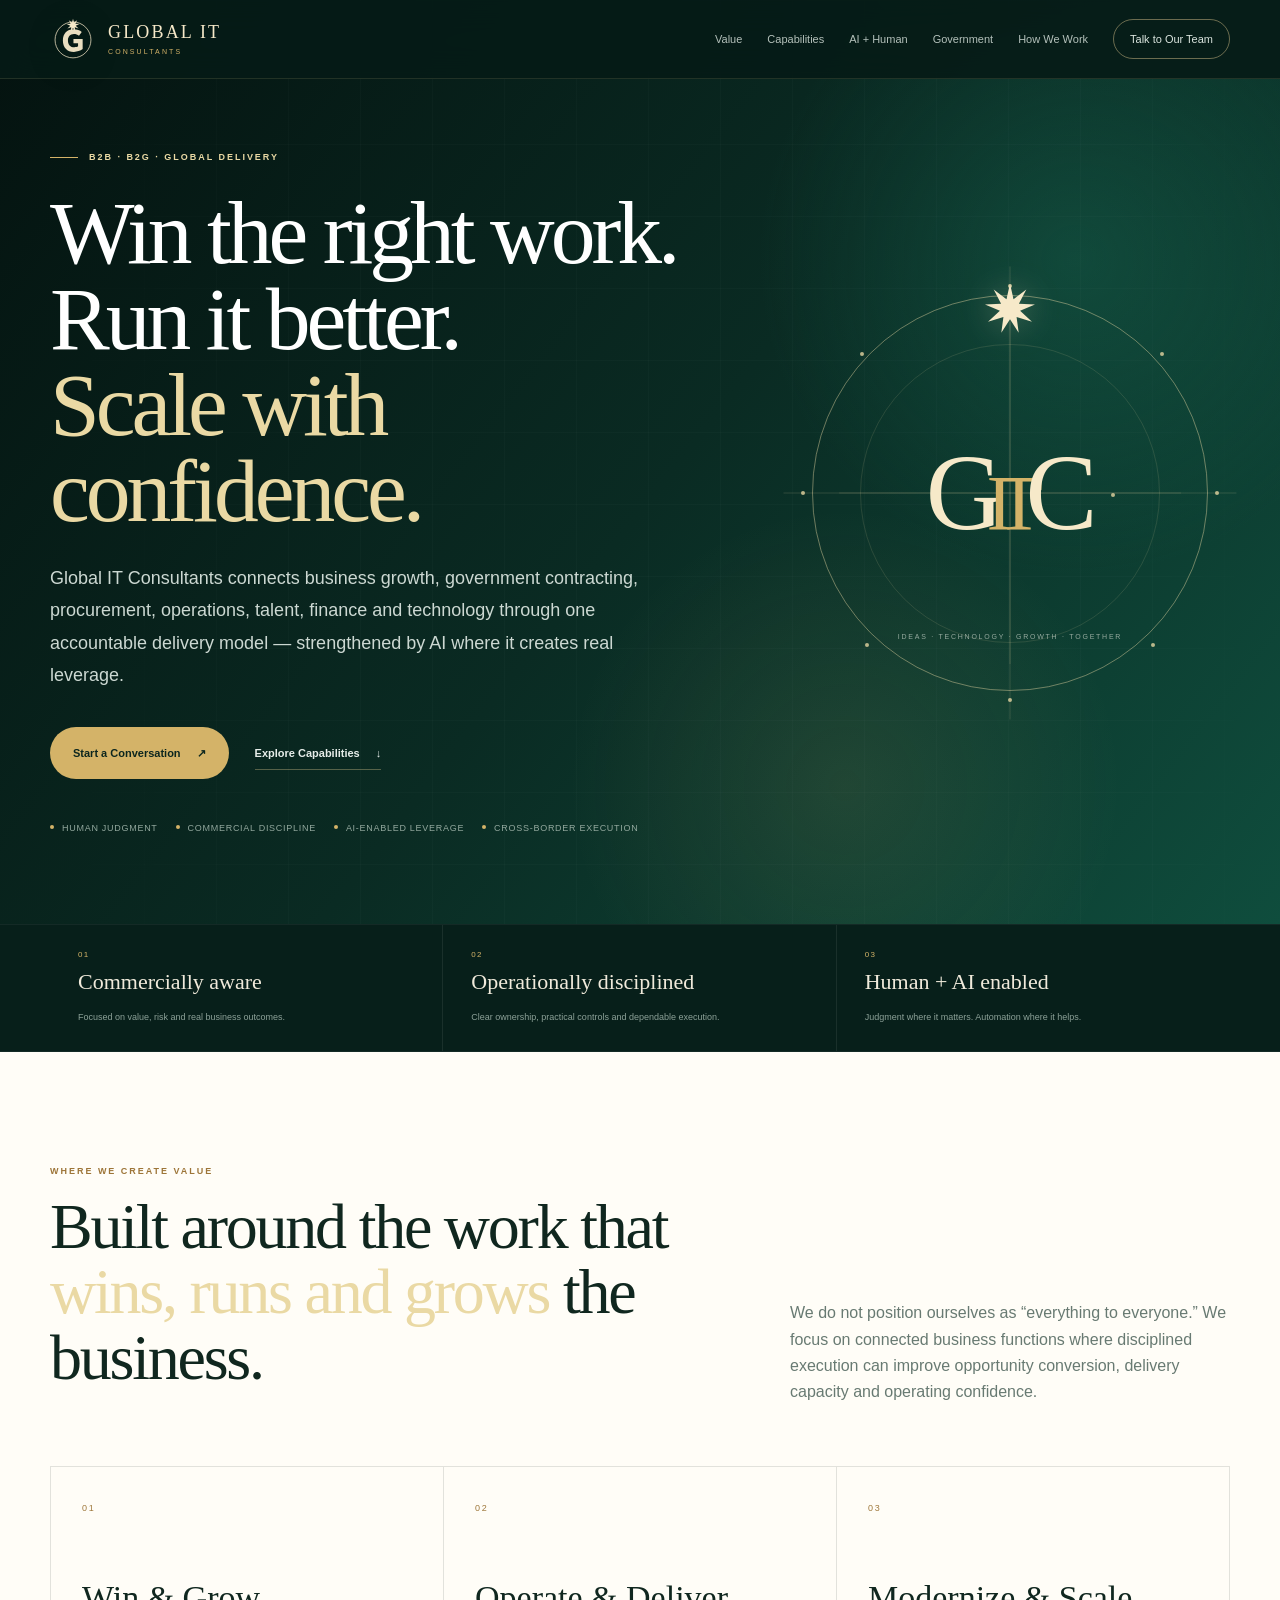
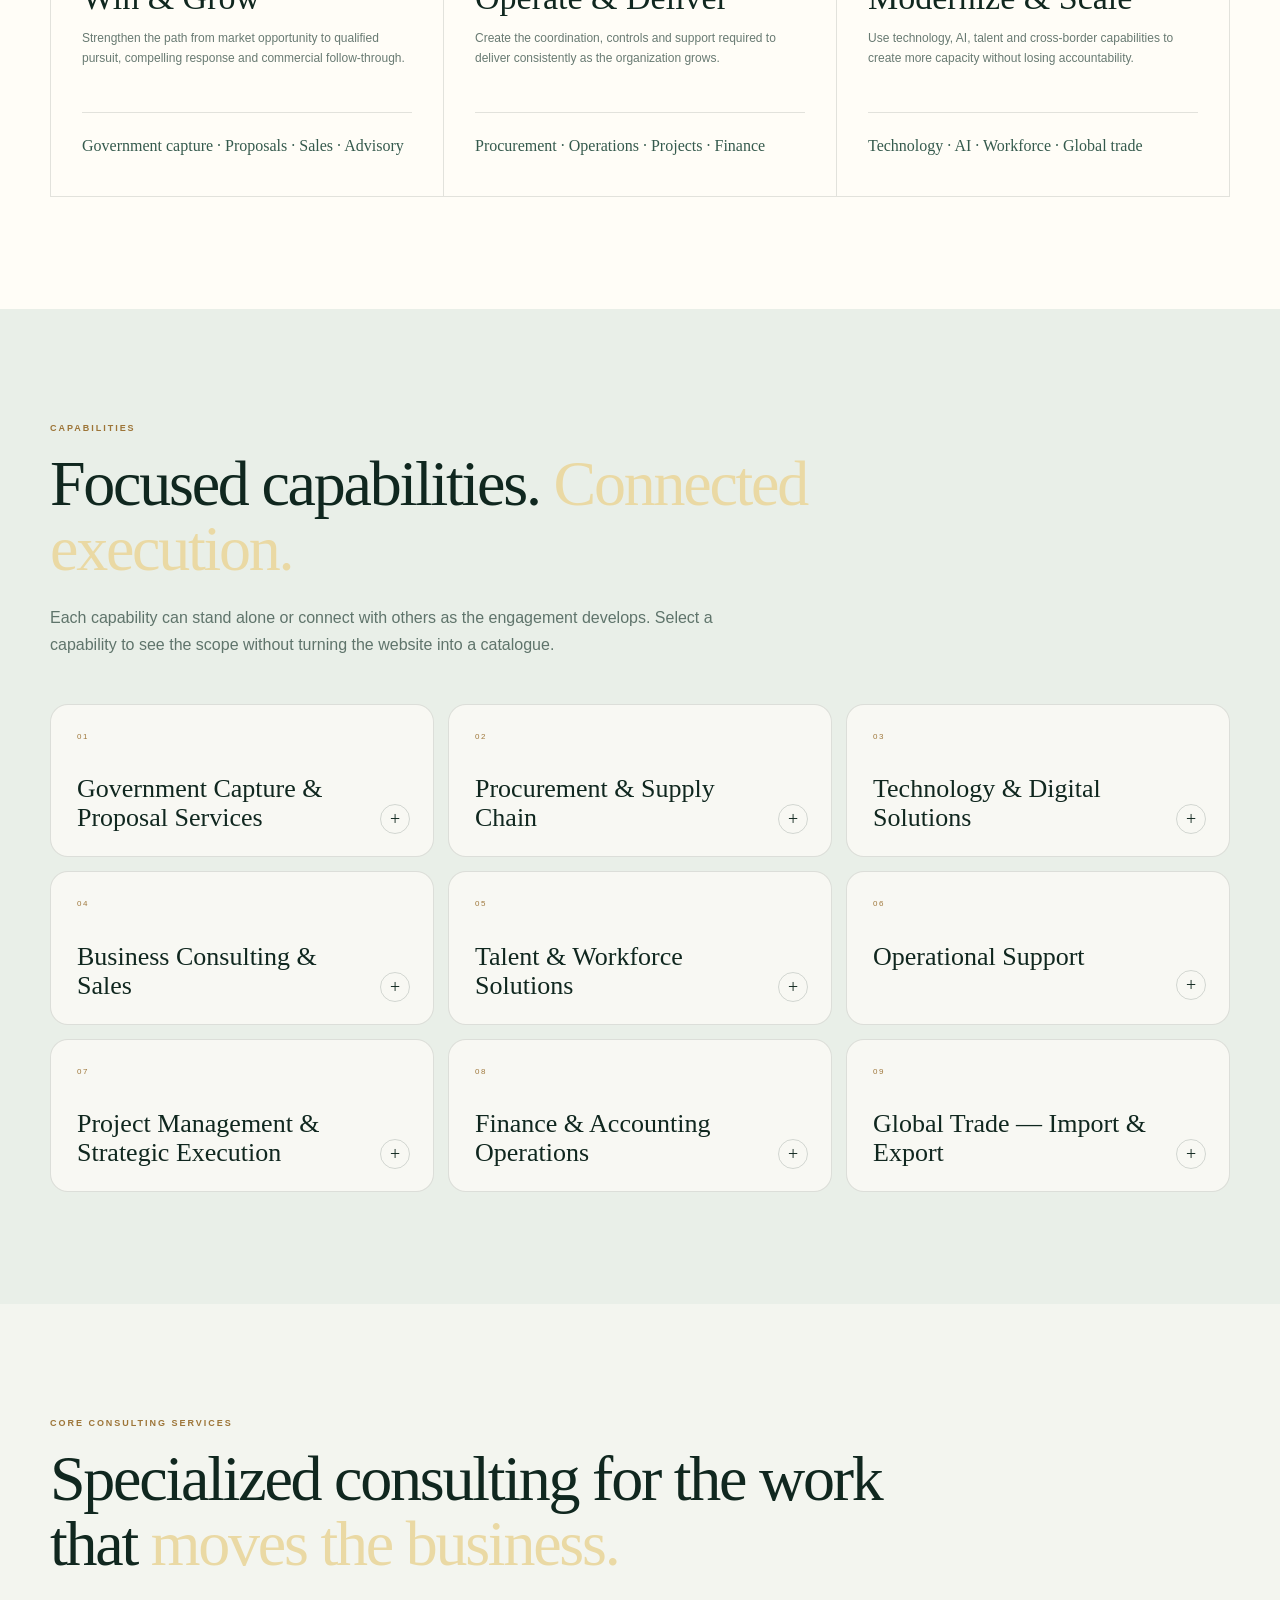
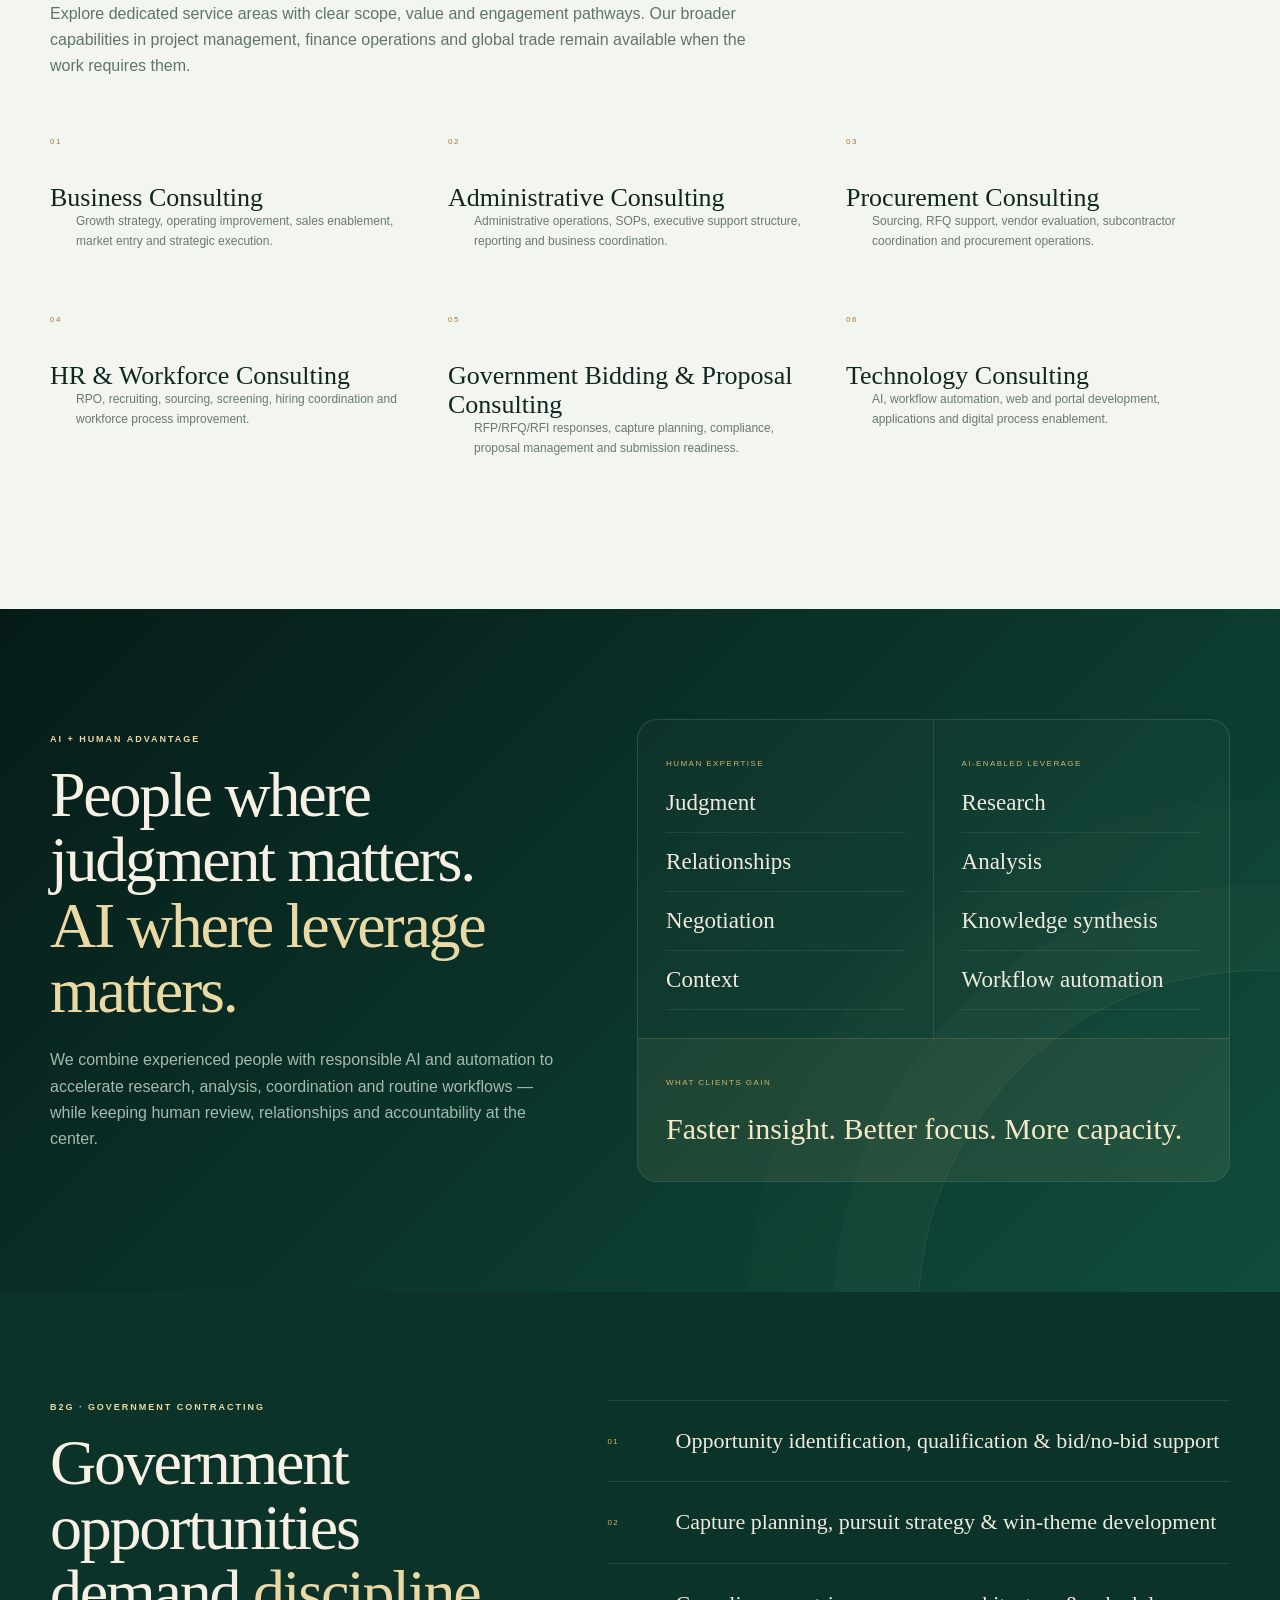
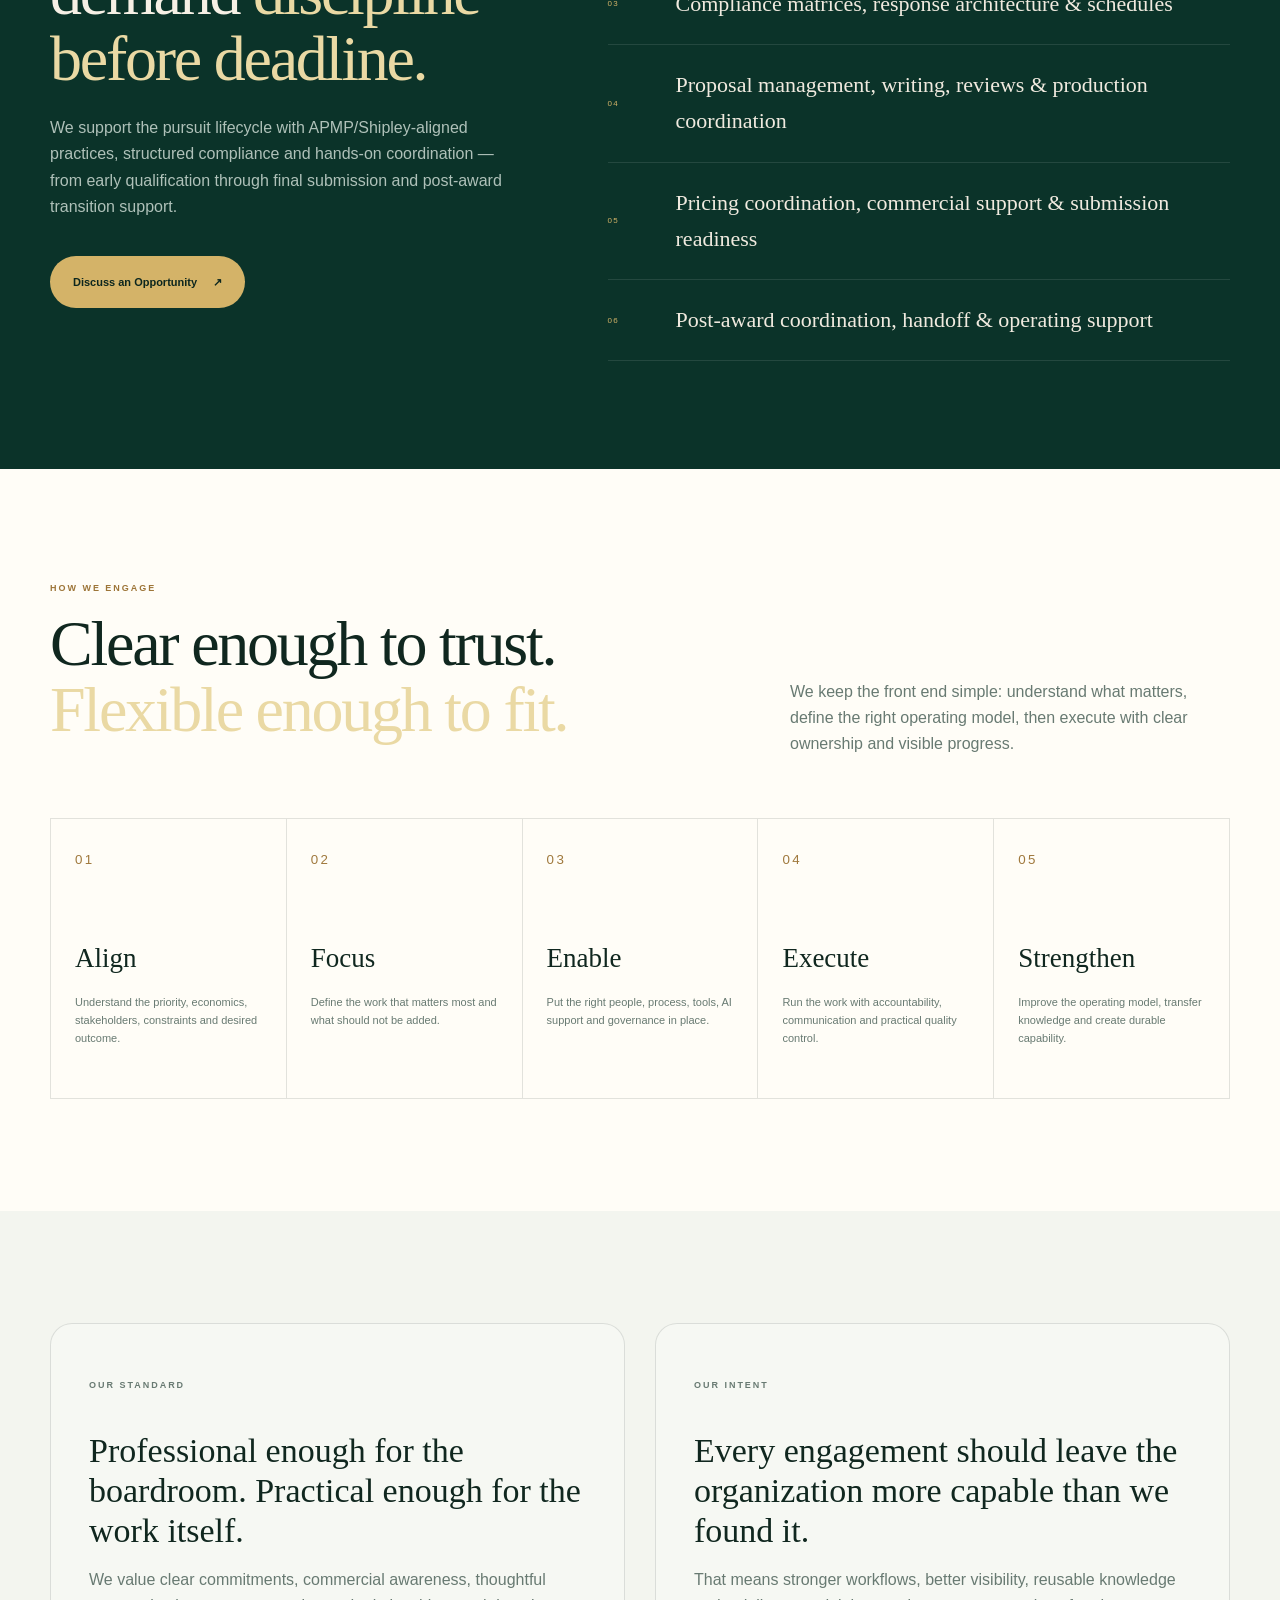
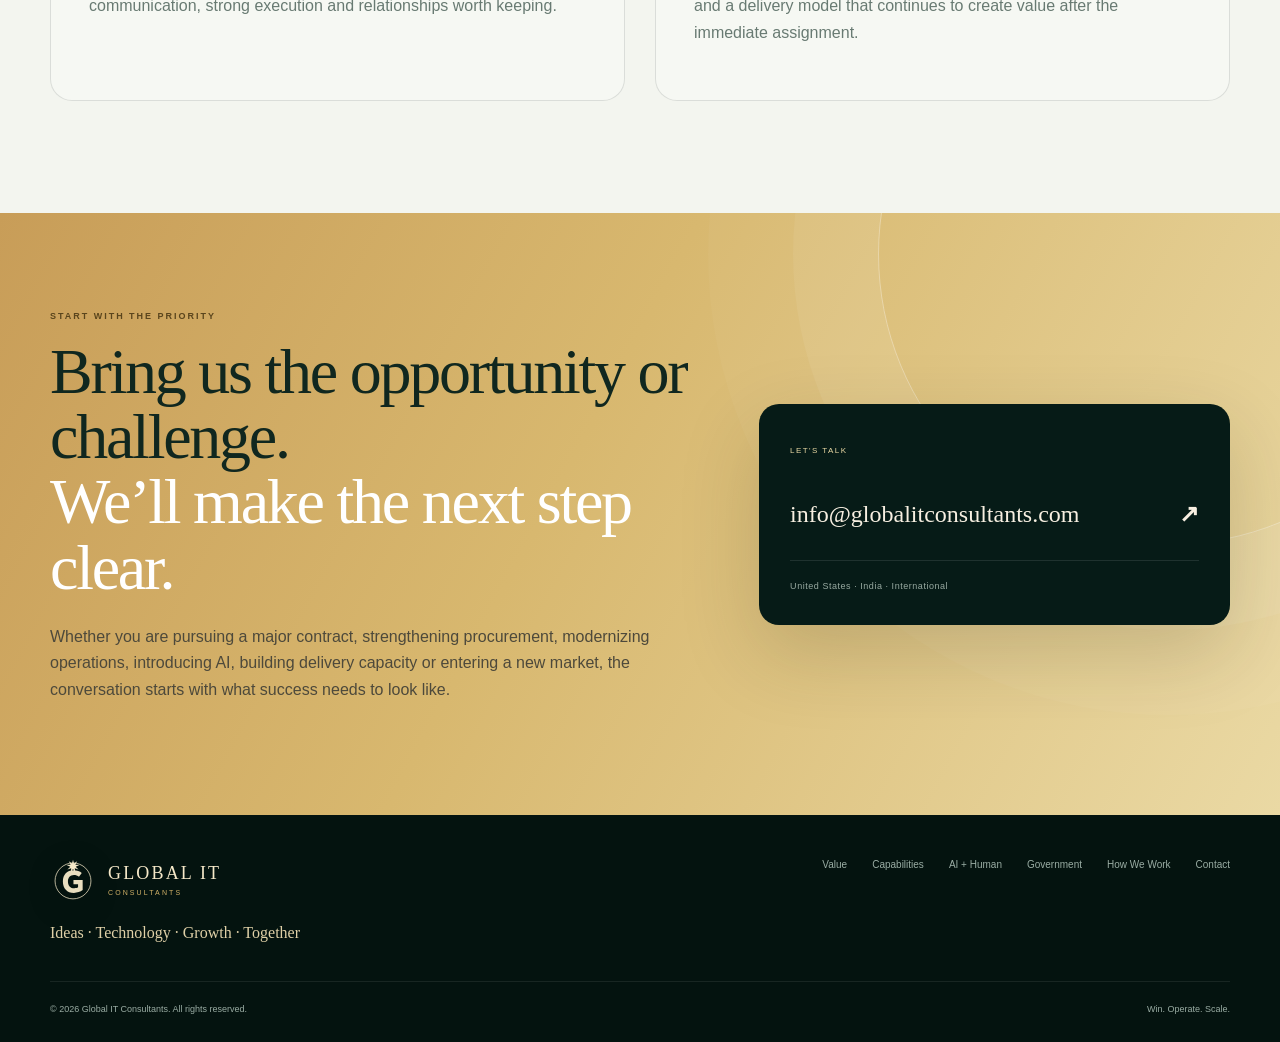
==== commit de22f8b1: "Deploy numerology-inspired V7 website" ====
--- a/index.html
+++ b/index.html
@@ -1,35 +1,347 @@
 <!doctype html>
-<html lang="en"><head><meta charset="utf-8"><meta name="viewport" content="width=device-width,initial-scale=1">
-<title>Global IT Consultants | Proposals, Talent & Operations</title>
-<meta name="description" content="Practical support for growing businesses and government contractors. Capture and proposals, recruitment delivery, business operations and workflow automation.">
-<meta name="theme-color" content="#102d27"><meta property="og:title" content="Global IT Consultants | From Opportunity to Outcome"><meta property="og:description" content="Pursue the right work. Build the right team. Deliver with confidence."><meta property="og:type" content="website"><meta property="og:url" content="https://www.globalitconsultants.com/"><link rel="canonical" href="https://www.globalitconsultants.com/"><link rel="icon" href="favicon.svg" type="image/svg+xml">
-<link rel="preconnect" href="https://fonts.googleapis.com"><link rel="preconnect" href="https://fonts.gstatic.com" crossorigin><link href="https://fonts.googleapis.com/css2?family=Cormorant+Garamond:wght@400;500;600&family=Manrope:wght@400;500;600;700&display=swap" rel="stylesheet">
-<style>
-:root{--green:#102d27;--ink:#18352e;--ivory:#f7f4ec;--gold:#b29356;--muted:#52645d;--line:#dcd9cb}*{box-sizing:border-box}html{scroll-behavior:smooth;scroll-padding-top:95px}body{margin:0;background:var(--ivory);color:var(--ink);font:15px/1.8 Manrope,Arial,sans-serif}a{color:inherit}button,input,select,textarea{font:inherit}a,button,input,select,textarea,summary{touch-action:manipulation}a:focus-visible,button:focus-visible,summary:focus-visible,input:focus-visible,select:focus-visible,textarea:focus-visible{outline:3px solid #bc8832;outline-offset:5px}h1,h2,h3,p{margin:0}h1,h2,h3{font-family:"Cormorant Garamond",Georgia,serif;font-weight:500;line-height:1.08}h1{font-size:clamp(48px,5.7vw,82px);letter-spacing:-2px}h2{font-size:clamp(37px,4vw,56px);letter-spacing:-1px}h3{font-size:32px}em{font-weight:400;color:#d9c18d}p+p{margin-top:16px}.wrap{max-width:1200px;margin:auto;padding:0 32px}.eyebrow{text-transform:uppercase;font-size:11px;font-weight:700;letter-spacing:2.5px;color:#8a703d;margin-bottom:20px}.dark .eyebrow{color:#d3ba86}.skip{position:absolute;left:20px;top:-90px;background:white;padding:12px;z-index:10}.skip:focus{top:10px}header{background:var(--ivory);border-bottom:1px solid var(--line);position:sticky;top:0;z-index:5}.nav{min-height:88px;display:flex;align-items:center;justify-content:space-between;gap:24px}.brand{display:flex;align-items:center;text-decoration:none;gap:12px}.seal{font:28px Georgia;border:1px solid var(--gold);border-radius:50%;width:48px;height:48px;display:grid;place-items:center;color:#8a703d}.brand strong{display:block;font:19px Georgia;letter-spacing:2px}.brand small{display:block;font-size:9px;letter-spacing:3.5px;margin-top:3px}.links{display:flex;align-items:center;gap:27px}.links a{font-size:12px;text-decoration:none}.links a:hover{text-decoration:underline;text-underline-offset:6px}.btn{display:inline-flex;align-items:center;justify-content:center;gap:20px;padding:14px 23px;background:var(--green);color:var(--ivory);text-decoration:none;border:1px solid var(--green);font-size:12px;font-weight:700;cursor:pointer}.btn.gold{background:#d5ba80;color:var(--green);border-color:#d5ba80}.btn.line{background:transparent;border-color:#8eaa9d;color:var(--ivory)}.menu{display:none}.dark{background:var(--green);color:var(--ivory)}.hero{overflow:hidden;background:radial-gradient(ellipse at 90% 45%,#29463b 0,transparent 55%),var(--green)}.hero-grid{display:grid;grid-template-columns:1.25fr .75fr;gap:40px;align-items:center;padding-top:72px;padding-bottom:64px}.hero p.lead{max-width:630px;font-size:16px;line-height:1.9;color:#d0d9d2;margin-top:25px}.actions{display:flex;gap:14px;flex-wrap:wrap;margin-top:30px}.hero-note{font-size:10px;letter-spacing:2px;margin-top:30px;color:#b8c5bc;text-transform:uppercase}.celestial{width:100%;max-width:420px;justify-self:end;color:#d5ba80}.hero-bottom{border-top:1px solid #466053;display:grid;grid-template-columns:repeat(3,1fr);padding:19px 0;gap:20px;font-size:12px;color:#d3ded6}.hero-bottom span{color:#d5ba80;margin-right:12px}section.light{padding:88px 0}.section-top{display:flex;align-items:end;justify-content:space-between;gap:50px;margin-bottom:35px}.section-top>p{max-width:370px;color:var(--muted)}.cards{display:grid;grid-template-columns:repeat(3,1fr);border:1px solid var(--line)}.card{padding:32px 28px;background:#fcfaf4;display:flex;flex-direction:column}.card+.card{border-left:1px solid var(--line)}.number{font:italic 24px Georgia;color:#987d45;margin-bottom:32px}.card h3{margin-bottom:19px;min-height:68px}.card p{color:var(--muted);font-size:14px}.card ul{padding-left:18px;font-size:13px;margin:22px 0}.card li{margin:7px 0}.card details{margin-top:auto;border-top:1px solid var(--line);padding-top:18px;font-size:13px}.card summary{cursor:pointer;font-weight:700}.card details p{font-size:13px;margin:15px 0}.textlink{font-size:12px;font-weight:700;text-underline-offset:5px;display:inline-block;margin-top:20px}.support{padding-top:28px;color:var(--muted);font-size:13px}.support summary{cursor:pointer;color:var(--ink);font-weight:700}.support p{max-width:850px;margin-top:14px}.split{display:grid;grid-template-columns:1fr 1fr;gap:80px;align-items:start}.feature{padding:75px 0}.feature p{color:#d0d9d2}.feature h2{margin-bottom:25px}.steps{counter-reset:step}.step{padding:20px 0;border-bottom:1px solid #486054;display:grid;grid-template-columns:35px 1fr;gap:10px}.step:first-child{padding-top:0}.step span{color:#d5ba80;font:italic 21px Georgia}.step strong{font-weight:600}.step p{font-size:13px;margin-top:4px}.evidence{border-top:1px solid var(--line);border-bottom:1px solid var(--line)}.bio{margin-top:25px;color:var(--muted)}.metrics{display:grid;grid-template-columns:1fr 1fr;gap:24px 35px}.metric{padding-bottom:22px;border-bottom:1px solid var(--line)}.metric strong{font:48px "Cormorant Garamond",Georgia;color:var(--ink)}.metric p{font-size:12px;color:var(--muted)}.caption{font-size:11px;color:var(--muted);margin-top:20px}.engagements{display:grid;grid-template-columns:repeat(3,1fr);gap:40px;margin-top:35px}.engagements h3{font-size:28px;margin:14px 0}.engagements p{font-size:14px;color:var(--muted)}.contact{padding:75px 0;background:#eae5d6}.contact .split{gap:65px}.contact h2{margin-bottom:23px}.email{overflow-wrap:anywhere;text-underline-offset:5px}.form{background:#fcfaf4;border:1px solid #d5cfbd;padding:28px}.form label{font-size:12px;font-weight:700;display:block;margin-bottom:6px}.form input,.form select,.form textarea{width:100%;border:1px solid #c9cbbb;background:#fffdf7;padding:11px;color:var(--ink);margin-bottom:15px;border-radius:0}.form textarea{min-height:90px;resize:vertical}.form .caption{margin-top:12px}.privacy{margin-top:23px;font-size:12px;color:var(--muted)}footer{padding:35px 0}.foot{display:flex;justify-content:space-between;align-items:center;gap:20px}.foot p{font-size:11px;color:var(--muted)}.foot a{font-size:12px}.ornament{font-size:23px;color:var(--gold);margin-bottom:14px}
-@media(max-width:850px){.wrap{padding:0 22px}.menu{display:block;background:transparent;border:1px solid var(--line);padding:8px 12px;color:var(--ink)}.links{display:none;position:absolute;top:88px;left:0;right:0;background:var(--ivory);padding:24px;flex-direction:column;align-items:stretch;border-bottom:1px solid var(--line)}.links.open{display:flex}.hero-grid{grid-template-columns:1fr;padding-top:48px}.celestial{display:none}.hero-bottom{font-size:11px;gap:10px}.section-top,.split{display:block}.section-top>p{margin-top:22px}.cards{grid-template-columns:1fr}.card+.card{border-left:0;border-top:1px solid var(--line)}.card h3{min-height:0}.number{margin-bottom:20px}.metrics,.steps,.form{margin-top:35px}.engagements{grid-template-columns:1fr;gap:28px}section.light{padding:56px 0}.foot{flex-wrap:wrap}.hero-note{letter-spacing:1px}.hero-bottom span{display:block}.feature,.contact{padding:55px 0}}
-@media(prefers-reduced-motion:reduce){html{scroll-behavior:auto}}
-</style></head><body>
+<html lang="en">
+<head>
+  <meta charset="utf-8">
+  <meta name="viewport" content="width=device-width, initial-scale=1">
+  <title>Global IT Consultants | Win. Operate. Scale.</title>
+  <meta name="description" content="Global IT Consultants provides business consulting, administrative consulting, procurement consulting, HR and recruiting consulting, government bidding and proposal consulting, and technology consulting across the US, India and international markets.">
+  <meta name="robots" content="index,follow,max-image-preview:large">
+  <meta name="theme-color" content="#071b17">
+  <meta property="og:title" content="Global IT Consultants | Win. Operate. Scale.">
+  <meta property="og:description" content="Business growth, government contracting, procurement, operations, talent, finance and technology — connected through one accountable delivery model.">
+  <meta property="og:type" content="website">
+  <meta property="og:url" content="https://www.globalitconsultants.com/">
+  <link rel="canonical" href="https://www.globalitconsultants.com/">
+  <style>
+    :root{
+      --deep:#061b17;
+      --forest:#0a2b23;
+      --emerald:#0f4d3d;
+      --emerald-2:#17634f;
+      --gold:#d4b368;
+      --gold-2:#ead9a4;
+      --gold-3:#f6e9c9;
+      --cream:#f3f5ef;
+      --paper:#fffdf7;
+      --ink:#10271f;
+      --muted:#687a72;
+      --line:rgba(16,39,31,.12);
+      --dark-line:rgba(255,255,255,.10);
+      --serif:"Iowan Old Style","Palatino Linotype",Palatino,Georgia,"Times New Roman",serif;
+      --sans:Inter,ui-sans-serif,-apple-system,BlinkMacSystemFont,"Segoe UI",Roboto,Helvetica,Arial,sans-serif;
+      --shadow:0 24px 72px rgba(6,27,23,.10);
+      --radius:24px;
+      --copper:#b87554;
+      --mist:#edf3ed;
+    }
+    *{box-sizing:border-box}
+    html{scroll-behavior:smooth;scroll-padding-top:86px}
+    body{margin:0;background:var(--cream);color:var(--ink);font-family:var(--sans);line-height:1.65;-webkit-font-smoothing:antialiased;text-rendering:optimizeLegibility}
+    a{color:inherit;text-decoration:none}
+    :focus-visible{outline:3px solid rgba(212,179,104,.72);outline-offset:4px;border-radius:8px}
+    button{font:inherit}
+    .container{width:min(1180px,calc(100% - 44px));margin-inline:auto}
+    .skip{position:fixed;left:14px;top:-100px;z-index:999;padding:10px 14px;background:#fff;color:#111;border-radius:8px}.skip:focus{top:14px}
+
+    .header{position:fixed;z-index:100;inset:0 0 auto;background:rgba(6,27,23,.90);backdrop-filter:blur(16px);border-bottom:1px solid rgba(230,205,146,.13)}
+    .nav{height:78px;display:flex;align-items:center;justify-content:space-between;gap:28px}
+    .brand{display:flex;align-items:center;gap:12px;min-width:max-content;color:var(--gold-3)}
+    .mark{width:46px;height:46px;display:block;filter:drop-shadow(0 7px 18px rgba(0,0,0,.18))}
+    .brand-copy{display:flex;flex-direction:column;line-height:1}
+    .brand-copy strong{font-family:var(--serif);font-size:18px;font-weight:500;letter-spacing:.12em}
+    .brand-copy span{margin-top:7px;font-size:7px;letter-spacing:.30em;color:var(--gold)}
+    .links{display:flex;align-items:center;gap:25px;font-size:11px;color:#dbe5df}
+    .links>a:not(.nav-cta){opacity:.82;transition:.2s}.links>a:not(.nav-cta):hover{opacity:1;color:var(--gold-2)}
+    .nav-cta{border:1px solid rgba(230,205,146,.45);border-radius:999px;padding:10px 16px;transition:.2s}.nav-cta:hover{background:rgba(230,205,146,.08);color:var(--gold-3)}
+    .menu{display:none;background:none;border:0;color:var(--gold-3);padding:9px;cursor:pointer}.menu i{display:block;width:24px;height:1px;background:currentColor;margin:6px 0}
+
+    .hero{position:relative;overflow:hidden;min-height:860px;padding:150px 0 88px;color:white;background:
+      radial-gradient(circle at 84% 28%,rgba(23,99,79,.46),transparent 25%),
+      radial-gradient(circle at 66% 85%,rgba(212,179,104,.10),transparent 24%),
+      linear-gradient(128deg,#04120f 0%,#0a2b23 52%,#0f4d3d 100%)}
+    .hero:before{content:"";position:absolute;inset:0;background-image:linear-gradient(rgba(255,255,255,.019) 1px,transparent 1px),linear-gradient(90deg,rgba(255,255,255,.019) 1px,transparent 1px);background-size:72px 72px;mask-image:linear-gradient(90deg,transparent,#000 24%,#000 88%,transparent);pointer-events:none}
+    .hero-grid{position:relative;z-index:2;display:grid;grid-template-columns:1.13fr .87fr;gap:70px;align-items:center}
+    .eyebrow,.label{font-size:9px;font-weight:700;letter-spacing:.22em;text-transform:uppercase}
+    .eyebrow{display:flex;align-items:center;gap:11px;color:var(--gold-2);margin:0}.eyebrow:before{content:"";width:28px;height:1px;background:var(--gold)}
+    h1,h2,h3{font-family:var(--serif);font-weight:500}
+    h1{font-size:clamp(58px,7vw,98px);line-height:.96;letter-spacing:-.045em;margin:25px 0 28px;max-width:850px}
+    h1 em,h2 em{font-style:normal;color:var(--gold-2)}
+    .hero-lead{font-size:18px;line-height:1.8;color:#ccd8d2;max-width:780px;margin:0}
+    .actions{display:flex;align-items:center;gap:26px;margin:36px 0 42px;flex-wrap:wrap}
+    .btn{display:inline-flex;align-items:center;justify-content:center;gap:16px;min-height:52px;border-radius:999px;padding:0 23px;font-size:11px;font-weight:700;transition:.22s;cursor:pointer}
+    .btn-primary{background:var(--gold);color:#0c261e}.btn-primary:hover{background:var(--gold-2);box-shadow:0 10px 30px rgba(184,117,84,.16);transform:translateY(-1px)}
+    .btn-secondary{color:#e7eeea;border-bottom:1px solid rgba(230,205,146,.35);border-radius:0;min-height:auto;padding:7px 0}.btn-secondary:hover{color:var(--gold-2)}
+    .proof{display:flex;gap:18px;flex-wrap:wrap}.proof span{font-size:9px;text-transform:uppercase;letter-spacing:.08em;color:#93a89e}.proof span:before{content:"";display:inline-block;width:4px;height:4px;border-radius:50%;background:var(--gold);margin:0 8px 2px 0}
+
+    .hero-mark{width:min(440px,100%);aspect-ratio:1;position:relative;display:grid;place-items:center;margin-left:auto}
+    .hero-mark .ring{position:absolute;border:1px solid rgba(234,217,164,.44);border-radius:50%;inset:5%}.hero-mark .ring.two{inset:16%;border-color:rgba(234,217,164,.13)}
+    .hero-mark .ring:before,.hero-mark .ring:after{content:"";position:absolute;inset:50% auto auto 50%;background:rgba(234,217,164,.16);transform:translate(-50%,-50%)}
+    .hero-mark .ring:before{width:1px;height:115%}.hero-mark .ring:after{height:1px;width:115%}
+    .star9{position:absolute;top:2%;width:54px;height:54px;filter:drop-shadow(0 0 16px rgba(246,233,201,.28))}
+    .hero-monogram{font-family:var(--serif);font-size:108px;letter-spacing:-.16em;color:var(--gold-3);transform:translateX(-7px)}.hero-monogram b{font-weight:500;color:var(--gold);font-size:.72em}
+    .hero-mark .tag{position:absolute;bottom:16%;font-size:7px;letter-spacing:.25em;color:#96aa9f;text-transform:uppercase;text-align:center}
+    .nine-dots{position:absolute;inset:0;animation:spin 70s linear infinite}.nine-dots i{position:absolute;width:4px;height:4px;border-radius:50%;background:rgba(234,217,164,.78)}
+    .nine-dots i:nth-child(1){left:49.5%;top:2.5%}.nine-dots i:nth-child(2){right:15%;top:18%}.nine-dots i:nth-child(3){right:2.5%;top:49.5%}.nine-dots i:nth-child(4){right:17%;bottom:15%}.nine-dots i:nth-child(5){left:49.5%;bottom:2.5%}.nine-dots i:nth-child(6){left:17%;bottom:15%}.nine-dots i:nth-child(7){left:2.5%;top:49.5%}.nine-dots i:nth-child(8){left:16%;top:18%}.nine-dots i:nth-child(9){left:73%;top:50%}
+    @keyframes spin{to{transform:rotate(360deg)}}
+
+    .value-bar{background:#071f1a;color:white;border-top:1px solid rgba(255,255,255,.05);border-bottom:1px solid rgba(255,255,255,.05)}
+    .value-bar-grid{display:grid;grid-template-columns:repeat(3,1fr)}.value-bar-grid div{padding:23px 28px;border-right:1px solid rgba(255,255,255,.08)}.value-bar-grid div:last-child{border-right:0}.value-bar small{display:block;color:var(--gold);font-size:8px;letter-spacing:.16em}.value-bar strong{display:block;font-family:var(--serif);font-size:22px;font-weight:500;color:#f0eadb;margin:3px 0 1px}.value-bar span{font-size:9px;color:#8ca198}
+
+    section{scroll-margin-top:76px}.section{padding:112px 0}.label{color:#9d7538;margin:0 0 15px}
+    h2{font-size:clamp(44px,5vw,68px);line-height:1.02;letter-spacing:-.035em;margin:12px 0 24px}
+    .section-intro{display:grid;grid-template-columns:1.2fr .8fr;gap:80px;align-items:end;margin-bottom:52px}.section-intro>p{color:var(--muted);max-width:470px;margin:0 0 8px}
+
+    .pillars{background:var(--paper)}
+    .pillar-grid{display:grid;grid-template-columns:repeat(3,1fr);border-top:1px solid var(--line);border-left:1px solid var(--line)}
+    .pillar{padding:34px 31px 36px;min-height:330px;border-right:1px solid var(--line);border-bottom:1px solid var(--line);display:flex;flex-direction:column;transition:.22s}.pillar:hover{background:#f4f6ef;transform:translateY(-1px)}
+    .pillar-no{font-size:9px;letter-spacing:.18em;color:#9f783c}.pillar h3{font-size:34px;line-height:1.08;margin:64px 0 13px}.pillar p{color:var(--muted);font-size:12px;margin:0}.pillar b{margin-top:auto;padding-top:20px;border-top:1px solid var(--line);font-family:var(--serif);font-weight:500;color:#355a4d}
+
+    .capabilities{background:#e9efe8}
+    .cap-intro{max-width:900px;margin-bottom:46px}.cap-intro>p:last-child{font-size:16px;color:#5f746b;max-width:710px}
+    .cap-grid{display:grid;grid-template-columns:repeat(3,1fr);gap:14px}
+    details.cap{background:rgba(255,253,248,.68);border:1px solid rgba(16,39,31,.12);border-radius:18px;overflow:hidden;transition:.2s;min-height:150px}
+    details.cap[open]{background:var(--paper);box-shadow:var(--shadow);transform:translateY(-1px)}
+    .cap summary{list-style:none;cursor:pointer;padding:25px 26px 24px;min-height:150px;display:flex;flex-direction:column;position:relative}.cap summary::-webkit-details-marker{display:none}
+    .cap-no{font-size:8px;letter-spacing:.18em;color:#9f783c}.cap h3{font-size:26px;line-height:1.12;margin:31px 36px 0 0}.cap .plus{position:absolute;right:23px;bottom:22px;width:30px;height:30px;border:1px solid rgba(16,39,31,.16);border-radius:50%;display:grid;place-items:center;font-size:18px;font-family:var(--serif);transition:.2s}.cap[open] .plus{transform:rotate(45deg);background:var(--deep);color:var(--gold-2)}
+    .cap-body{padding:0 26px 25px;color:var(--muted);font-size:12px}.cap-body p{margin:0 0 13px}.cap-body ul{margin:0;padding-left:18px}.cap-body li{margin:5px 0}
+
+    .ai{position:relative;overflow:hidden;background:linear-gradient(135deg,var(--deep),var(--emerald));color:white;padding:110px 0}
+    .ai:after{content:"";position:absolute;width:680px;height:680px;border:1px solid rgba(230,205,146,.11);border-radius:50%;right:-320px;bottom:-360px;box-shadow:0 0 0 85px rgba(230,205,146,.02),0 0 0 170px rgba(230,205,146,.012);pointer-events:none}
+    .ai-grid{position:relative;z-index:2;display:grid;grid-template-columns:.92fr 1.08fr;gap:82px;align-items:center}
+    .ai .label{color:var(--gold-2)}.ai h2{color:#f6f0e5}.ai h2 em{color:var(--gold-2)}.ai-copy>p:last-child{color:#a6b9b0}
+    .ai-card{display:grid;grid-template-columns:1fr 1fr;background:rgba(255,255,255,.025);border:1px solid rgba(255,255,255,.12);border-radius:20px;overflow:hidden}.ai-card>div{padding:28px}.ai-card>div:first-child{border-right:1px solid rgba(255,255,255,.1)}.ai-card span{font-size:8px;letter-spacing:.18em;color:var(--gold);text-transform:uppercase}.ai-card strong{display:block;font-family:var(--serif);font-size:23px;font-weight:500;color:#f0eadf;padding:10px 0;border-bottom:1px solid rgba(255,255,255,.08)}.ai-result{grid-column:1/-1!important;border-top:1px solid rgba(255,255,255,.1);border-right:0!important;background:rgba(212,179,104,.07)}.ai-result strong{font-size:30px;color:var(--gold-3);border:0;padding-bottom:0}
+
+    .government{background:#0b3329;color:white;padding:108px 0}.gov-grid{display:grid;grid-template-columns:.86fr 1.14fr;gap:88px}.government .label{color:var(--gold-2)}.government h2{color:#f6f0e5}.government p{color:#afc1b9}.gov-list{border-top:1px solid var(--dark-line)}.gov-list div{display:grid;grid-template-columns:48px 1fr;gap:20px;padding:22px 0;border-bottom:1px solid var(--dark-line);align-items:center}.gov-list span{font-size:8px;color:var(--gold);letter-spacing:.15em}.gov-list strong{font-family:var(--serif);font-size:22px;font-weight:500;color:#f0eadf}
+
+    .engage{background:var(--paper)}.steps{display:grid;grid-template-columns:repeat(5,1fr);border-top:1px solid var(--line);border-left:1px solid var(--line)}.step{padding:27px 24px;min-height:280px;border-right:1px solid var(--line);border-bottom:1px solid var(--line)}.step small{color:#9f783c;letter-spacing:.18em}.step h3{font-size:27px;margin:64px 0 12px}.step p{font-size:11px;color:var(--muted);margin:0}
+
+    .promise{background:var(--cream)}.promise-grid{display:grid;grid-template-columns:1fr 1fr;gap:30px}.promise-card{border:1px solid var(--line);border-radius:22px;padding:38px;background:rgba(255,255,255,.28)}.promise-card h3{font-size:34px;line-height:1.18;margin:38px 0 0}.promise-card p{color:var(--muted);margin-top:16px}
+
+    .contact{position:relative;overflow:hidden;background:linear-gradient(118deg,#c89d58 0%,#d8b86f 44%,#ead9a4 100%);padding:96px 0}.contact:after{content:"";position:absolute;width:580px;height:580px;border:1px solid rgba(255,255,255,.35);border-radius:50%;right:-180px;top:-250px;box-shadow:0 0 0 85px rgba(255,255,255,.06),0 0 0 170px rgba(255,255,255,.033);pointer-events:none}
+    .contact-grid{position:relative;z-index:2;display:grid;grid-template-columns:1.15fr .85fr;gap:72px;align-items:center}.contact .label{color:#5a451d}.contact h2 em{color:white}.contact-copy{color:#4d493b;max-width:680px}
+    .contact-card{background:var(--deep);color:white;border-radius:20px;padding:31px;box-shadow:0 28px 80px rgba(47,38,15,.18)}.contact-card small{font-size:8px;letter-spacing:.18em;color:var(--gold-2)}.contact-card a{display:flex;justify-content:space-between;gap:16px;align-items:center;font-family:var(--serif);font-size:24px;color:#f7efe1;margin:34px 0 25px;word-break:break-word}.contact-card a:hover{color:var(--gold-2)}.contact-card p{padding-top:18px;border-top:1px solid rgba(255,255,255,.1);margin:0;color:#98aaa1;font-size:9px;letter-spacing:.06em}
+
+    .footer{background:#04130f;color:#9aada4;padding:42px 0 26px}.footer-top{display:flex;justify-content:space-between;align-items:flex-start;gap:50px}.footer-tag{font-family:var(--serif);color:#dfd0a7;margin-top:17px}.footer-links{display:flex;flex-wrap:wrap;gap:12px 25px;font-size:10px}.footer-links a:hover{color:var(--gold-2)}.footer-bottom{display:flex;justify-content:space-between;gap:25px;margin-top:34px;padding-top:20px;border-top:1px solid rgba(255,255,255,.08);font-size:9px}
+
+    .reveal{opacity:0;transform:translateY(14px);transition:opacity .68s ease,transform .68s ease}.reveal.visible{opacity:1;transform:none}
+    @media (prefers-reduced-motion:reduce){html{scroll-behavior:auto}.reveal{opacity:1;transform:none;transition:none}.nine-dots{animation:none}}
+    @media(max-width:1020px){
+      .links{gap:14px}.hero-grid,.section-intro,.ai-grid,.gov-grid,.contact-grid{grid-template-columns:1fr}.hero{padding-top:135px}.hero-mark{width:390px;margin:15px auto 0}.section-intro{gap:10px}.pillar-grid,.cap-grid{grid-template-columns:repeat(2,1fr)}.steps{grid-template-columns:repeat(2,1fr)}.step:last-child{grid-column:1/-1}.promise-grid{grid-template-columns:1fr}.ai-grid,.gov-grid{gap:46px}
+    }
+    @media(max-width:760px){
+      .container{width:min(100% - 30px,1180px)}.nav{height:68px}.brand-copy strong{font-size:16px}.mark{width:40px;height:40px}.menu{display:block}.links{display:none;position:absolute;top:68px;left:15px;right:15px;padding:14px;background:#0a2b23;border:1px solid rgba(230,205,146,.15);border-radius:14px;box-shadow:0 22px 60px rgba(0,0,0,.28);flex-direction:column;align-items:stretch}.links.open{display:flex}.links a{padding:10px}.nav-cta{text-align:center}
+      .hero{min-height:auto;padding:112px 0 72px}.hero-grid{gap:28px}h1{font-size:52px}.hero-lead{font-size:15px}.actions{align-items:flex-start;flex-direction:column;gap:16px}.hero-mark{width:min(310px,86vw)}.hero-monogram{font-size:82px}.value-bar-grid{grid-template-columns:1fr}.value-bar-grid div{border-right:0;border-bottom:1px solid rgba(255,255,255,.08)}.value-bar-grid div:last-child{border-bottom:0}
+      .section{padding:78px 0}h2{font-size:43px}.pillar-grid,.cap-grid{grid-template-columns:1fr}.pillar{min-height:285px}.cap summary{min-height:138px}.cap h3{margin-top:26px}.ai,.government{padding:78px 0}.ai-card{grid-template-columns:1fr}.ai-card>div:first-child{border-right:0;border-bottom:1px solid rgba(255,255,255,.1)}.ai-result{grid-column:auto!important}.steps{grid-template-columns:1fr}.step,.step:last-child{grid-column:auto;min-height:230px}.step h3{margin-top:42px}.contact{padding:76px 0}.contact-card a{font-size:20px}.footer-top,.footer-bottom{display:block}.footer-links{margin-top:30px}.footer-bottom span{display:block;margin-top:7px}
+    }
+  </style>
+  <script type="application/ld+json">
+  {
+    "@context":"https://schema.org",
+    "@type":"Organization",
+    "name":"Global IT Consultants",
+    "url":"https://www.globalitconsultants.com/",
+    "email":"info@globalitconsultants.com",
+    "slogan":"Win. Operate. Scale.",
+    "areaServed":["United States","India","International"],
+    "knowsAbout":["Government contracting","Proposal management","Procurement","Supply chain","Business consulting","Sales enablement","Artificial intelligence","Workflow automation","IT consulting","Recruitment","Project management","Finance operations","Global trade"]
+  }
+  </script>
+<link rel="icon" href="favicon.svg" type="image/svg+xml"></head>
+<body>
 <a class="skip" href="#main">Skip to content</a>
-<header><div class="wrap nav"><a class="brand" href="#top" aria-label="Global IT Consultants home"><span class="seal" aria-hidden="true">✦</span><span><strong>GLOBAL IT</strong><small>CONSULTANTS</small></span></a><button class="menu" aria-label="Toggle navigation" aria-expanded="false" aria-controls="navigation">Menu</button><nav class="links" id="navigation" aria-label="Primary"><a href="#capabilities">Our expertise</a><a href="#government">Government</a><a href="#about">Our experience</a><a href="#approach">How we work</a><a class="btn" href="#contact">Discuss your project ↗</a></nav></div></header>
+<header class="header" id="top">
+  <div class="container nav">
+    <a class="brand" href="#top" aria-label="Global IT Consultants home">
+      <svg class="mark" viewBox="0 0 100 100" role="img" aria-label="Global IT Consultants emblem">
+        <circle cx="50" cy="52" r="39" fill="none" stroke="currentColor" stroke-width="1.6"/>
+        <polygon points="50.0,6.0 52.1,14.4 59.0,9.3 55.2,17.0 63.8,17.6 55.9,21.0 62.1,27.0 53.9,24.6 54.8,33.2 50.0,26.0 45.2,33.2 46.1,24.6 37.9,27.0 44.1,21.0 36.2,17.6 44.8,17.0 41.0,9.3 47.9,14.4" fill="currentColor"/>
+        <path d="M28 53c0-14 9-24 23-24 8 0 14 2 18 6l-6 8c-3-3-7-4-11-4-8 0-13 6-13 14 0 9 5 15 14 15 3 0 6-.6 8-2v-7h-10v-9h20v22c-5 4-12 6-19 6-15 0-24-10-24-25Z" fill="currentColor" opacity=".95"/>
+      </svg>
+      <span class="brand-copy"><strong>GLOBAL IT</strong><span>CONSULTANTS</span></span>
+    </a>
+    <button class="menu" type="button" aria-expanded="false" aria-controls="navlinks" aria-label="Open navigation"><i></i><i></i></button>
+    <nav class="links" id="navlinks" aria-label="Primary navigation">
+      <a href="#value">Value</a>
+      <a href="#services">Capabilities</a>
+      <a href="#ai">AI + Human</a>
+      <a href="#government">Government</a>
+      <a href="#engage">How We Work</a>
+      <a class="nav-cta" href="#contact">Talk to Our Team</a>
+    </nav>
+  </div>
+</header>
+
 <main id="main">
-<section class="hero dark" id="top"><div class="wrap"><div class="hero-grid"><div><p class="eyebrow">From opportunity to outcome</p><h1>Pursue the right work.<br>Build the right team.<br><em>Deliver with confidence.</em></h1><p class="lead">Proposal support, recruitment delivery, and business operations for growing businesses and government contractors. Practical expertise for the work ahead.</p><div class="actions"><a class="btn gold" href="#contact">Discuss your requirements ↗</a><a class="btn line" href="#capabilities">Explore our expertise ↓</a></div><p class="hero-note">Business services · Government contracting · Global perspective</p></div>
-<svg class="celestial" viewBox="0 0 420 440" aria-hidden="true"><defs><path id="arc" d="M65,210 a145,145 0 1,1 290,0"/></defs><g fill="none" stroke="currentColor"><circle cx="210" cy="210" r="179" opacity=".28"/><circle cx="210" cy="210" r="159" opacity=".5"/><circle cx="210" cy="210" r="111" opacity=".25"/><path d="M210 20V55 M210 365V400 M20 210H55 M365 210H400" opacity=".65"/><path d="M210 95L310 268H110Z" opacity=".4"/><path d="M210 325L110 152H310Z" opacity=".2"/></g><g fill="currentColor"><circle cx="210" cy="31" r="3"/><circle cx="325" cy="73" r="3"/><circle cx="386" cy="179" r="3"/><circle cx="365" cy="300" r="3"/><circle cx="271" cy="378" r="3"/><circle cx="149" cy="378" r="3"/><circle cx="55" cy="300" r="3"/><circle cx="34" cy="179" r="3"/><circle cx="95" cy="73" r="3"/><path d="M210 61l4 12 12 4-12 4-4 12-4-12-12-4 12-4Z"/></g><text fill="currentColor" font-family="Georgia" font-size="11" letter-spacing="4"><textPath href="#arc" startOffset="50%" text-anchor="middle">GLOBAL IT CONSULTANTS</textPath></text><circle cx="210" cy="210" r="68" fill="#102d27"/><text x="210" y="225" text-anchor="middle" fill="#e2cca0" font-family="Georgia" font-size="45" letter-spacing="-3">GITC</text><text x="210" y="425" text-anchor="middle" fill="currentColor" font-size="9" letter-spacing="3">CLARITY · CAPABILITY · COMMITMENT</text></svg>
-</div><div class="hero-bottom"><div><span>01 /</span> Capture & proposals</div><div><span>02 /</span> Talent & recruitment</div><div><span>03 /</span> Operations & automation</div></div></div></section>
-<section class="light" id="capabilities"><div class="wrap"><div class="section-top"><div><p class="eyebrow">Our expertise</p><h2>Focused support.<br>Connected thinking.</h2></div><p>Start with a single priority or bring related work together. Define the scope, deliverables, and responsibilities before the engagement begins.</p></div><div class="cards">
-<article class="card"><span class="number">01</span><h3>Capture &<br>proposals</h3><p>Turn an opportunity into a structured, reviewable response.</p><ul><li>Opportunity qualification and bid/no-bid support</li><li>Compliance matrices and response outlines</li><li>Writing, reviews, and pricing coordination</li><li>Submission readiness checks</li></ul><details><summary>Scope & engagement options</summary><p>Support for one pursuit or an ongoing pipeline. Deliverables can include an opportunity assessment, proposal schedule, responsibility matrix, and reviewed response package. Your team approves strategy, pricing, and submission.</p></details><a class="textlink" href="#contact" data-service="Capture & proposals">Discuss a pursuit ↗</a></article>
-<article class="card"><span class="number">02</span><h3>Talent &<br>recruitment</h3><p>Build hiring capacity with an organized recruitment process.</p><ul><li>Role intake and candidate sourcing</li><li>Screening summaries and shortlists</li><li>Interview and stakeholder coordination</li><li>Hiring progress reporting</li></ul><details><summary>Scope & engagement options</summary><p>Support for a defined hiring assignment or recruitment operations. Agree on role requirements, screening criteria, reporting, and handoffs at the outset. Final hiring decisions remain with your team.</p></details><a class="textlink" href="#contact" data-service="Talent & recruitment">Discuss your hiring needs ↗</a></article>
-<article class="card"><span class="number">03</span><h3>Operations &<br>automation</h3><p>Give recurring work a clearer process and accountable ownership.</p><ul><li>Business and project coordination</li><li>Process documentation and reporting</li><li>Workflow automation and AI integration</li><li>Portals, applications, and system integration</li></ul><details><summary>Scope & engagement options</summary><p>Ongoing operational support or a defined improvement project. Start an automation engagement with one workflow: map the process, agree on human approvals, implement, validate, and hand over documentation.</p></details><a class="textlink" href="#contact" data-service="Operations & automation">Discuss an operational priority ↗</a></article>
-</div><details class="support"><summary>Additional business capabilities</summary><p>Finance and accounting support, procurement and vendor coordination, supply-chain support, global trade documentation, business consulting, and sales support are available for discussion as separately scoped needs. We confirm the relevant expertise and responsibilities before committing.</p></details></div></section>
-<section class="feature dark" id="government"><div class="wrap split"><div><p class="eyebrow">Government contracting</p><h2>From the first assessment<br><em>to a considered response.</em></h2><p>For businesses pursuing government work, we help organize the details that make a proposal clear, complete, and ready for review.</p><a class="btn gold" href="#contact" data-service="Capture & proposals" style="margin-top:28px">Discuss your opportunity ↗</a></div><div class="steps"><div class="step"><span>01</span><div><strong>Assess the fit</strong><p>Review requirements, qualifications, deadlines, and bid/no-bid considerations.</p></div></div><div class="step"><span>02</span><div><strong>Coordinate the response</strong><p>Build the compliance matrix, outline, schedule, and contributor responsibilities.</p></div></div><div class="step"><span>03</span><div><strong>Prepare for submission</strong><p>Coordinate reviews, resolve gaps, and check the final package against instructions.</p></div></div></div></div></section>
-<section class="light evidence" id="about"><div class="wrap split"><div><p class="eyebrow">Experience behind the work</p><h2>Commercial awareness.<br>Attention to the details.</h2><p class="bio">Leadership experience spanning proposal management, business development, government contracting, account management, vendor coordination, and team leadership.</p><p class="bio">That perspective connects the work of pursuing an opportunity with the people and processes needed to support delivery.</p></div><div><div class="metrics"><div class="metric"><strong>6+</strong><p>years of proposal and business development leadership experience</p></div><div class="metric"><strong>70+</strong><p>contract awards contributed to across prior roles</p></div><div class="metric"><strong>165</strong><p>accounts managed with contract-compliance oversight</p></div><div class="metric"><strong>~$6M</strong><p>business value contributed to in a prior leadership role</p></div></div><p class="caption">These figures reflect leadership experience in prior roles, not historical results of Global IT Consultants.</p></div></div></section>
-<section class="light" id="approach"><div class="wrap"><p class="eyebrow">How we work</p><h2>A clear brief. A practical plan.<br>A shared view of progress.</h2><div class="engagements"><div><span class="number">01 / Align</span><h3>Define the work.</h3><p>Agree on the objective, scope, deliverables, responsibilities, and commercial terms. Choose a focused assignment or ongoing support.</p></div><div><span class="number">02 / Execute</span><h3>Stay close to delivery.</h3><p>Set review points and keep progress, open decisions, and dependencies visible to the people who need to act.</p></div><div><span class="number">03 / Strengthen</span><h3>Leave a useful handover.</h3><p>Document the work, review the outcome, and identify the next improvements with your team.</p></div></div><details class="support" id="ai"><summary>Where AI and automation fit</summary><p>Potential applications include organizing research, preparing draft summaries, and simplifying recurring reports. AI use depends on the agreed workflow and client requirements; human review remains part of the process. Discuss data permissions, approved tools, and review responsibilities before any client information is used.</p></details></div></section>
-<section class="contact" id="contact"><div class="wrap split"><div><div class="ornament" aria-hidden="true">✦</div><p class="eyebrow">Begin a conversation</p><h2>What would you<br>like to move forward?</h2><p>Tell us the priority, expected timeline, and where you need support. We can then discuss scope and the appropriate next step.</p><p style="margin-top:25px"><a class="email" href="mailto:info@globalitconsultants.com">info@globalitconsultants.com</a></p><p class="caption">United States · India · International<br>Location, working hours, and delivery arrangements are agreed for each engagement.</p><details class="privacy" id="privacy"><summary>About your inquiry</summary><p>This form prepares a draft in your email application. It does not submit or store your entries on this website. Review and send the email yourself. Your email provider processes the message; please keep confidential documents and sensitive information out of the initial inquiry.</p></details></div><form class="form" id="inquiry"><label for="name">Your name</label><input id="name" name="name" autocomplete="name" required maxlength="120"><label for="company">Company</label><input id="company" name="company" autocomplete="organization" maxlength="160"><label for="service">Where do you need support?</label><select id="service" name="service"><option>Capture & proposals</option><option>Talent & recruitment</option><option>Operations & automation</option><option>Other business support</option></select><label for="brief">Your priority and timeline</label><textarea id="brief" name="brief" maxlength="2000" required></textarea><button class="btn" type="submit">Prepare inquiry email ↗</button><p class="caption" id="form-status" role="status">Opens your email app with a draft for you to review and send.</p></form></div></section>
-</main><footer><div class="wrap foot"><a class="brand" href="#top"><span class="seal" aria-hidden="true">✦</span><span><strong>GLOBAL IT</strong><small>CONSULTANTS</small></span></a><p>© 2026 Global IT Consultants.<br>From Opportunity to Outcome.</p><a href="#privacy">Inquiry privacy</a></div></footer>
+  <section class="hero">
+    <div class="container hero-grid">
+      <div class="reveal">
+        <p class="eyebrow">B2B · B2G · GLOBAL DELIVERY</p>
+        <h1>Win the right work.<br>Run it better.<br><em>Scale with confidence.</em></h1>
+        <p class="hero-lead">Global IT Consultants connects business growth, government contracting, procurement, operations, talent, finance and technology through one accountable delivery model — strengthened by AI where it creates real leverage.</p>
+        <div class="actions">
+          <a class="btn btn-primary" href="#contact">Start a Conversation <span>↗</span></a>
+          <a class="btn btn-secondary" href="#services">Explore Capabilities <span>↓</span></a>
+        </div>
+        <div class="proof">
+          <span>Human judgment</span><span>Commercial discipline</span><span>AI-enabled leverage</span><span>Cross-border execution</span>
+        </div>
+      </div>
+      <div class="hero-mark reveal" aria-hidden="true">
+        <div class="nine-dots"><i></i><i></i><i></i><i></i><i></i><i></i><i></i><i></i><i></i></div>
+        <div class="ring"></div><div class="ring two"></div>
+        <svg class="star9" viewBox="0 0 100 100" aria-hidden="true"><polygon fill="#f6e9c9" points="50.0,3.0 56.5,32.1 80.2,14.0 66.5,40.5 96.3,41.8 68.7,53.3 90.7,73.5 62.2,64.6 66.1,94.2 50.0,69.0 33.9,94.2 37.8,64.6 9.3,73.5 31.3,53.3 3.7,41.8 33.5,40.5 19.8,14.0 43.5,32.1"/></svg>
+        <div class="hero-monogram">G<b>IT</b>C</div>
+        <div class="tag">IDEAS · TECHNOLOGY · GROWTH · TOGETHER</div>
+      </div>
+    </div>
+  </section>
+
+  <section class="value-bar" aria-label="Our operating promise">
+    <div class="container value-bar-grid">
+      <div><small>01</small><strong>Commercially aware</strong><span>Focused on value, risk and real business outcomes.</span></div>
+      <div><small>02</small><strong>Operationally disciplined</strong><span>Clear ownership, practical controls and dependable execution.</span></div>
+      <div><small>03</small><strong>Human + AI enabled</strong><span>Judgment where it matters. Automation where it helps.</span></div>
+    </div>
+  </section>
+
+  <section class="section pillars" id="value">
+    <div class="container">
+      <div class="section-intro reveal">
+        <div><p class="label">WHERE WE CREATE VALUE</p><h2>Built around the work that <em>wins, runs and grows</em> the business.</h2></div>
+        <p>We do not position ourselves as “everything to everyone.” We focus on connected business functions where disciplined execution can improve opportunity conversion, delivery capacity and operating confidence.</p>
+      </div>
+      <div class="pillar-grid">
+        <article class="pillar reveal"><span class="pillar-no">01</span><h3>Win & Grow</h3><p>Strengthen the path from market opportunity to qualified pursuit, compelling response and commercial follow-through.</p><b>Government capture · Proposals · Sales · Advisory</b></article>
+        <article class="pillar reveal"><span class="pillar-no">02</span><h3>Operate & Deliver</h3><p>Create the coordination, controls and support required to deliver consistently as the organization grows.</p><b>Procurement · Operations · Projects · Finance</b></article>
+        <article class="pillar reveal"><span class="pillar-no">03</span><h3>Modernize & Scale</h3><p>Use technology, AI, talent and cross-border capabilities to create more capacity without losing accountability.</p><b>Technology · AI · Workforce · Global trade</b></article>
+      </div>
+    </div>
+  </section>
+
+  <section class="section capabilities" id="services">
+    <div class="container">
+      <div class="cap-intro reveal">
+        <p class="label">CAPABILITIES</p>
+        <h2>Focused capabilities. <em>Connected execution.</em></h2>
+        <p>Each capability can stand alone or connect with others as the engagement develops. Select a capability to see the scope without turning the website into a catalogue.</p>
+      </div>
+      <div class="cap-grid">
+        <details class="cap reveal"><summary><span class="cap-no">01</span><h3>Government Capture & Proposal Services</h3><span class="plus">+</span></summary><div class="cap-body"><p>Structured pursuit support for federal, state, local and public-sector opportunities.</p><p><a href="services/bidding-consulting/"><strong>Explore government bidding & proposal consulting →</strong></a></p><ul><li>Opportunity qualification and bid/no-bid</li><li>Capture planning and pursuit strategy</li><li>Compliance, proposal management, writing, reviews and submission readiness</li></ul></div></details>
+        <details class="cap reveal"><summary><span class="cap-no">02</span><h3>Procurement & Supply Chain</h3><span class="plus">+</span></summary><div class="cap-body"><p>Commercially disciplined procurement support that improves coordination, visibility and supplier execution.</p><p><a href="services/procurement-consulting/"><strong>Explore procurement consulting →</strong></a></p><ul><li>Procurement strategy and sourcing support</li><li>Vendor and subcontractor coordination</li><li>Purchase workflow and supply-chain operations</li></ul></div></details>
+        <details class="cap reveal"><summary><span class="cap-no">03</span><h3>Technology & Digital Solutions</h3><span class="plus">+</span></summary><div class="cap-body"><p>Practical technology delivery designed around business outcomes rather than technology for its own sake.</p><p><a href="services/technology-consulting/"><strong>Explore technology consulting →</strong></a></p><ul><li>AI and workflow automation</li><li>Web, portal and application development</li><li>Digital process enablement and systems support</li></ul></div></details>
+        <details class="cap reveal"><summary><span class="cap-no">04</span><h3>Business Consulting & Sales</h3><span class="plus">+</span></summary><div class="cap-body"><p>Commercial and operating support for organizations pursuing growth, market entry or stronger sales execution.</p><p><a href="services/business-consulting/"><strong>Explore business consulting →</strong></a></p><ul><li>Business advisory and operating improvement</li><li>Sales strategy and enablement</li><li>Product sales and distribution support</li></ul></div></details>
+        <details class="cap reveal"><summary><span class="cap-no">05</span><h3>Talent & Workforce Solutions</h3><span class="plus">+</span></summary><div class="cap-body"><p>Flexible recruiting and workforce support for organizations that need capacity without compromising fit or process quality.</p><p><a href="services/hr-consulting/"><strong>Explore HR & workforce consulting →</strong></a></p><ul><li>RPO and KPO support</li><li>Contract and direct-hire recruiting</li><li>Sourcing, screening and interview coordination</li></ul></div></details>
+        <details class="cap reveal"><summary><span class="cap-no">06</span><h3>Operational Support</h3><span class="plus">+</span></summary><div class="cap-body"><p>Day-to-day operating support that gives leadership and core teams more room to focus on high-value work.</p><p><a href="services/administrative-consulting/"><strong>Explore administrative consulting →</strong></a></p><ul><li>Administrative and executive support</li><li>Business coordination</li><li>Workflow and operating-rhythm support</li></ul></div></details>
+        <details class="cap reveal"><summary><span class="cap-no">07</span><h3>Project Management & Strategic Execution</h3><span class="plus">+</span></summary><div class="cap-body"><p>Structured project execution with visibility, stakeholder coordination and practical risk control.</p><ul><li>Project planning and delivery oversight</li><li>Stakeholder and dependency management</li><li>Risk, issue and action management</li></ul></div></details>
+        <details class="cap reveal"><summary><span class="cap-no">08</span><h3>Finance & Accounting Operations</h3><span class="plus">+</span></summary><div class="cap-body"><p>Reliable finance-operations support that strengthens routine controls and financial visibility.</p><ul><li>Bookkeeping and reconciliations</li><li>Accounts payable and receivable support</li><li>Month-end and year-end close support</li></ul></div></details>
+        <details class="cap reveal"><summary><span class="cap-no">09</span><h3>Global Trade — Import & Export</h3><span class="plus">+</span></summary><div class="cap-body"><p>Cross-border support for businesses coordinating suppliers, buyers, documentation and execution across markets.</p><ul><li>Import and export facilitation</li><li>Trade documentation and compliance support</li><li>Cross-border sourcing and coordination</li></ul></div></details>
+      </div>
+    </div>
+  </section>
+
+
+  <section class="section" aria-labelledby="core-services-title">
+    <div class="container">
+      <div class="cap-intro reveal">
+        <p class="label">CORE CONSULTING SERVICES</p>
+        <h2 id="core-services-title">Specialized consulting for the work that <em>moves the business.</em></h2>
+        <p>Explore dedicated service areas with clear scope, value and engagement pathways. Our broader capabilities in project management, finance operations and global trade remain available when the work requires them.</p>
+      </div>
+      <div class="cap-grid">
+        <a class="cap reveal" href="services/business-consulting/" style="display:block"><span class="cap-no">01</span><h3>Business Consulting</h3><div class="cap-body"><p>Growth strategy, operating improvement, sales enablement, market entry and strategic execution.</p></div></a>
+        <a class="cap reveal" href="services/administrative-consulting/" style="display:block"><span class="cap-no">02</span><h3>Administrative Consulting</h3><div class="cap-body"><p>Administrative operations, SOPs, executive support structure, reporting and business coordination.</p></div></a>
+        <a class="cap reveal" href="services/procurement-consulting/" style="display:block"><span class="cap-no">03</span><h3>Procurement Consulting</h3><div class="cap-body"><p>Sourcing, RFQ support, vendor evaluation, subcontractor coordination and procurement operations.</p></div></a>
+        <a class="cap reveal" href="services/hr-consulting/" style="display:block"><span class="cap-no">04</span><h3>HR & Workforce Consulting</h3><div class="cap-body"><p>RPO, recruiting, sourcing, screening, hiring coordination and workforce process improvement.</p></div></a>
+        <a class="cap reveal" href="services/bidding-consulting/" style="display:block"><span class="cap-no">05</span><h3>Government Bidding & Proposal Consulting</h3><div class="cap-body"><p>RFP/RFQ/RFI responses, capture planning, compliance, proposal management and submission readiness.</p></div></a>
+        <a class="cap reveal" href="services/technology-consulting/" style="display:block"><span class="cap-no">06</span><h3>Technology Consulting</h3><div class="cap-body"><p>AI, workflow automation, web and portal development, applications and digital process enablement.</p></div></a>
+      </div>
+    </div>
+  </section>
+
+  <section class="ai" id="ai">
+    <div class="container ai-grid">
+      <div class="ai-copy reveal">
+        <p class="label">AI + HUMAN ADVANTAGE</p>
+        <h2>People where judgment matters.<br><em>AI where leverage matters.</em></h2>
+        <p>We combine experienced people with responsible AI and automation to accelerate research, analysis, coordination and routine workflows — while keeping human review, relationships and accountability at the center.</p>
+      </div>
+      <div class="ai-card reveal">
+        <div><span>Human expertise</span><strong>Judgment</strong><strong>Relationships</strong><strong>Negotiation</strong><strong>Context</strong></div>
+        <div><span>AI-enabled leverage</span><strong>Research</strong><strong>Analysis</strong><strong>Knowledge synthesis</strong><strong>Workflow automation</strong></div>
+        <div class="ai-result"><span>What clients gain</span><strong>Faster insight. Better focus. More capacity.</strong></div>
+      </div>
+    </div>
+  </section>
+
+  <section class="government" id="government">
+    <div class="container gov-grid">
+      <div class="reveal"><p class="label">B2G · GOVERNMENT CONTRACTING</p><h2>Government opportunities demand <em>discipline before deadline.</em></h2><p>We support the pursuit lifecycle with APMP/Shipley-aligned practices, structured compliance and hands-on coordination — from early qualification through final submission and post-award transition support.</p><div class="actions"><a class="btn btn-primary" href="#contact">Discuss an Opportunity <span>↗</span></a></div></div>
+      <div class="gov-list reveal">
+        <div><span>01</span><strong>Opportunity identification, qualification & bid/no-bid support</strong></div>
+        <div><span>02</span><strong>Capture planning, pursuit strategy & win-theme development</strong></div>
+        <div><span>03</span><strong>Compliance matrices, response architecture & schedules</strong></div>
+        <div><span>04</span><strong>Proposal management, writing, reviews & production coordination</strong></div>
+        <div><span>05</span><strong>Pricing coordination, commercial support & submission readiness</strong></div>
+        <div><span>06</span><strong>Post-award coordination, handoff & operating support</strong></div>
+      </div>
+    </div>
+  </section>
+
+  <section class="section engage" id="engage">
+    <div class="container">
+      <div class="section-intro reveal"><div><p class="label">HOW WE ENGAGE</p><h2>Clear enough to trust.<br><em>Flexible enough to fit.</em></h2></div><p>We keep the front end simple: understand what matters, define the right operating model, then execute with clear ownership and visible progress.</p></div>
+      <div class="steps">
+        <article class="step reveal"><small>01</small><h3>Align</h3><p>Understand the priority, economics, stakeholders, constraints and desired outcome.</p></article>
+        <article class="step reveal"><small>02</small><h3>Focus</h3><p>Define the work that matters most and what should not be added.</p></article>
+        <article class="step reveal"><small>03</small><h3>Enable</h3><p>Put the right people, process, tools, AI support and governance in place.</p></article>
+        <article class="step reveal"><small>04</small><h3>Execute</h3><p>Run the work with accountability, communication and practical quality control.</p></article>
+        <article class="step reveal"><small>05</small><h3>Strengthen</h3><p>Improve the operating model, transfer knowledge and create durable capability.</p></article>
+      </div>
+    </div>
+  </section>
+
+  <section class="section promise">
+    <div class="container promise-grid">
+      <article class="promise-card reveal"><p class="label">OUR STANDARD</p><h3>Professional enough for the boardroom. Practical enough for the work itself.</h3><p>We value clear commitments, commercial awareness, thoughtful communication, strong execution and relationships worth keeping.</p></article>
+      <article class="promise-card reveal"><p class="label">OUR INTENT</p><h3>Every engagement should leave the organization more capable than we found it.</h3><p>That means stronger workflows, better visibility, reusable knowledge and a delivery model that continues to create value after the immediate assignment.</p></article>
+    </div>
+  </section>
+
+  <section class="contact" id="contact">
+    <div class="container contact-grid reveal">
+      <div><p class="label">START WITH THE PRIORITY</p><h2>Bring us the opportunity or challenge.<br><em>We’ll make the next step clear.</em></h2><p class="contact-copy">Whether you are pursuing a major contract, strengthening procurement, modernizing operations, introducing AI, building delivery capacity or entering a new market, the conversation starts with what success needs to look like.</p></div>
+      <div class="contact-card"><small>LET'S TALK</small><a href="mailto:info@globalitconsultants.com?subject=Business%20Enquiry%20-%20Global%20IT%20Consultants">info@globalitconsultants.com <b>↗</b></a><p>United States · India · International</p></div>
+    </div>
+  </section>
+</main>
+
+<footer class="footer">
+  <div class="container footer-top">
+    <div><a class="brand" href="#top"><svg class="mark" viewBox="0 0 100 100" aria-hidden="true"><circle cx="50" cy="52" r="39" fill="none" stroke="currentColor" stroke-width="1.6"/><polygon points="50.0,6.0 52.1,14.4 59.0,9.3 55.2,17.0 63.8,17.6 55.9,21.0 62.1,27.0 53.9,24.6 54.8,33.2 50.0,26.0 45.2,33.2 46.1,24.6 37.9,27.0 44.1,21.0 36.2,17.6 44.8,17.0 41.0,9.3 47.9,14.4" fill="currentColor"/><path d="M28 53c0-14 9-24 23-24 8 0 14 2 18 6l-6 8c-3-3-7-4-11-4-8 0-13 6-13 14 0 9 5 15 14 15 3 0 6-.6 8-2v-7h-10v-9h20v22c-5 4-12 6-19 6-15 0-24-10-24-25Z" fill="currentColor" opacity=".95"/></svg><span class="brand-copy"><strong>GLOBAL IT</strong><span>CONSULTANTS</span></span></a><div class="footer-tag">Ideas · Technology · Growth · Together</div></div>
+    <nav class="footer-links"><a href="#value">Value</a><a href="#services">Capabilities</a><a href="#ai">AI + Human</a><a href="#government">Government</a><a href="#engage">How We Work</a><a href="mailto:info@globalitconsultants.com">Contact</a></nav>
+  </div>
+  <div class="container footer-bottom"><span>© 2026 Global IT Consultants. All rights reserved.</span><span>Win. Operate. Scale.</span></div>
+</footer>
+
 <script>
-const menu=document.querySelector('.menu'),nav=document.querySelector('.links');
-menu.addEventListener('click',()=>{const open=menu.getAttribute('aria-expanded')!=='true';menu.setAttribute('aria-expanded',String(open));nav.classList.toggle('open',open)});
-nav.querySelectorAll('a').forEach(a=>a.addEventListener('click',()=>{menu.setAttribute('aria-expanded','false');nav.classList.remove('open')}));
-document.addEventListener('keydown',e=>{if(e.key==='Escape'&&nav.classList.contains('open')){nav.classList.remove('open');menu.setAttribute('aria-expanded','false');menu.focus()}});
-document.querySelectorAll('[data-service]').forEach(a=>a.addEventListener('click',()=>{document.querySelector('#service').value=a.dataset.service}));
-document.querySelector('#inquiry').addEventListener('submit',e=>{e.preventDefault();const f=new FormData(e.target);const body='Name: '+f.get('name')+'\nCompany: '+f.get('company')+'\nService: '+f.get('service')+'\n\n'+f.get('brief');window.location.href='mailto:info@globalitconsultants.com?subject='+encodeURIComponent('Business inquiry — '+f.get('service'))+'&body='+encodeURIComponent(body);document.querySelector('#form-status').textContent='Your email draft was requested. Review and send it in your email app. If no app opens, email info@globalitconsultants.com directly.'});
-</script></body></html>+  (function(){
+    const menu=document.querySelector('.menu');
+    const nav=document.querySelector('.links');
+    if(menu&&nav){
+      menu.addEventListener('click',()=>{
+        const open=menu.getAttribute('aria-expanded')==='true';
+        menu.setAttribute('aria-expanded',String(!open));
+        nav.classList.toggle('open',!open);
+      });
+      nav.querySelectorAll('a').forEach(a=>a.addEventListener('click',()=>{
+        nav.classList.remove('open');menu.setAttribute('aria-expanded','false');
+      }));
+    }
+    if('IntersectionObserver' in window){
+      const io=new IntersectionObserver((entries)=>entries.forEach(e=>{if(e.isIntersecting){e.target.classList.add('visible');io.unobserve(e.target)}}),{threshold:.08});
+      document.querySelectorAll('.reveal').forEach(el=>io.observe(el));
+    }else{document.querySelectorAll('.reveal').forEach(el=>el.classList.add('visible'))}
+  })();
+</script>
+</body>
+</html>
